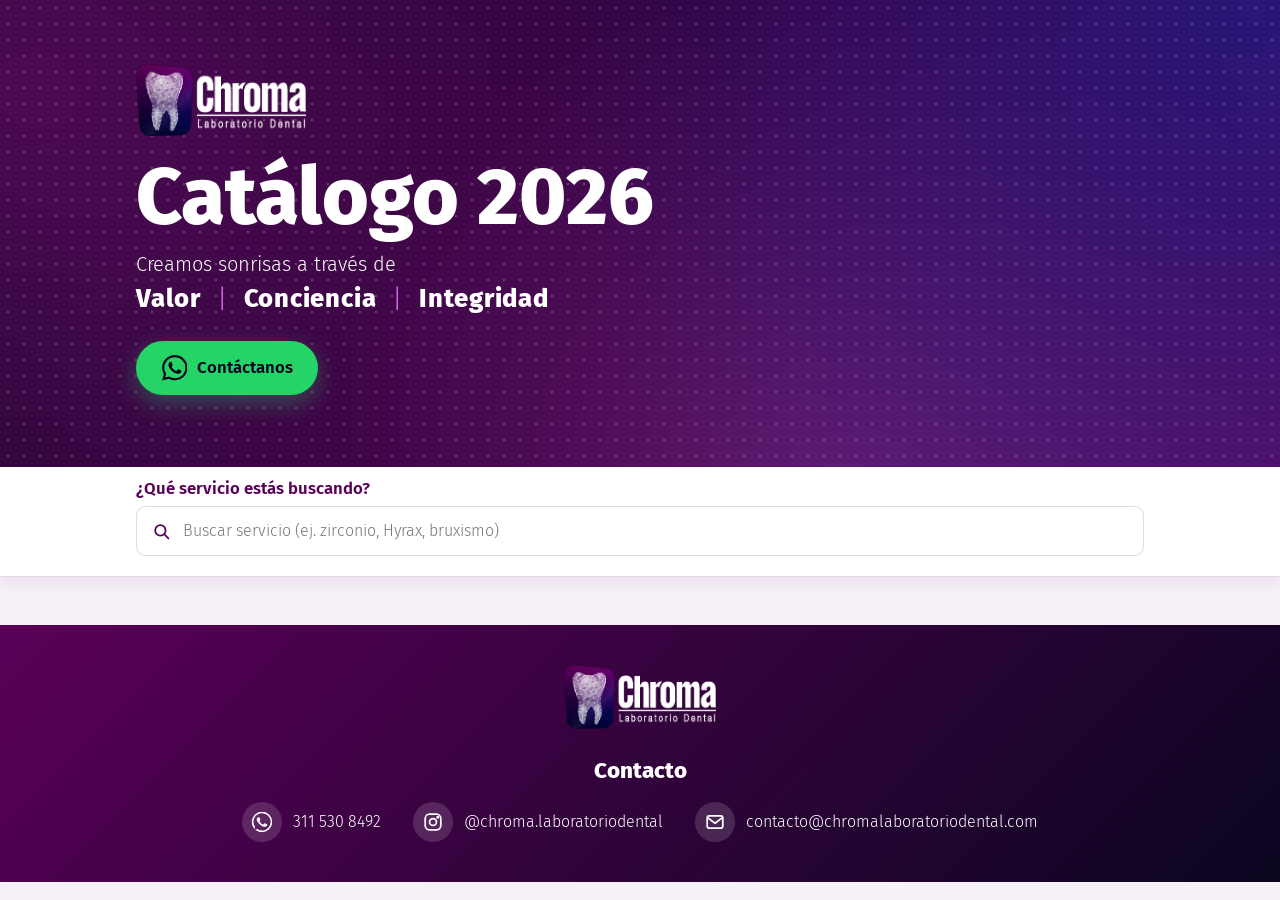
==== index.html @ 2a2a632c "Update index.html" ====
<!DOCTYPE html>
<html lang="es">
<head>
<meta charset="utf-8">
<meta name="viewport" content="width=device-width, initial-scale=1">
<title>Chroma Laboratorio Dental · Catálogo 2026</title>
<meta name="description" content="Catálogo de precios y tiempos de entrega de Chroma Laboratorio Dental: acrílicos, temporales, CAD CAM y aparatología.">
<link rel="icon" type="image/png" href="favicon.png">
<link rel="apple-touch-icon" href="icon.png">
<link rel="preconnect" href="https://fonts.googleapis.com">
<link rel="preconnect" href="https://fonts.gstatic.com" crossorigin>
<link rel="stylesheet" href="https://fonts.googleapis.com/css2?family=Fira+Sans:wght@300;400;600;800&display=swap">
<link rel="stylesheet" href="styles.css">
</head>
<body>
<script src="script.js"></script>
<header class="hero" id="top">
  <div class="wrap">
    <img class="lockup" src="logo.png" alt="Chroma Laboratorio Dental" width="170" height="72">
    <h1>Catálogo 2026</h1>
    <p class="lema">Creamos sonrisas a través de <span class="vals"><b>Valor</b><b>Conciencia</b><b>Integridad</b></span></p>
    <a class="wa" href="https://wa.me/573115308492?text=Hola!%20Quisiera%20hacer%20mi%20pedido" target="_blank" rel="noopener">
      <svg viewBox="0 0 24 24" fill="currentColor" aria-hidden="true"><path d="M17.472 14.382c-.297-.149-1.758-.867-2.03-.967-.273-.099-.471-.148-.67.15-.197.297-.767.966-.94 1.164-.173.199-.347.223-.644.075-.297-.15-1.255-.463-2.39-1.475-.883-.788-1.48-1.761-1.653-2.059-.173-.297-.018-.458.13-.606.134-.133.298-.347.446-.52.149-.174.198-.298.298-.497.099-.198.05-.371-.025-.52-.075-.149-.669-1.612-.916-2.207-.242-.579-.487-.5-.669-.51-.173-.008-.371-.01-.57-.01-.198 0-.52.074-.792.372-.272.297-1.04 1.016-1.04 2.479 0 1.462 1.065 2.875 1.213 3.074.149.198 2.096 3.2 5.077 4.487.709.306 1.262.489 1.694.625.712.227 1.36.195 1.871.118.571-.085 1.758-.719 2.006-1.413.248-.694.248-1.289.173-1.413-.074-.124-.272-.198-.57-.347m-5.421 7.403h-.004a9.87 9.87 0 01-5.031-1.378l-.361-.214-3.741.982.998-3.648-.235-.374a9.86 9.86 0 01-1.51-5.26c.001-5.45 4.436-9.884 9.888-9.884 2.64 0 5.122 1.03 6.988 2.898a9.825 9.825 0 012.893 6.994c-.003 5.45-4.437 9.884-9.885 9.884m8.413-18.297A11.815 11.815 0 0012.05 0C5.495 0 .16 5.335.157 11.892c0 2.096.547 4.142 1.588 5.945L.057 24l6.305-1.654a11.882 11.882 0 005.683 1.448h.005c6.554 0 11.89-5.335 11.893-11.893a11.821 11.821 0 00-3.48-8.413Z"/></svg>
      <span>Contáctanos</span>
    </a>
  </div>
</header>

<nav class="bar" aria-label="Filtros del catálogo">
  <div class="wrap">
    <label class="q-label" for="q">¿Qué servicio estás buscando?</label>
    <div class="row"><svg viewBox="0 0 24 24" fill="none" stroke="currentColor" stroke-width="2.2" stroke-linecap="round" aria-hidden="true"><circle cx="10.5" cy="10.5" r="6.5"/><path d="m15.5 15.5 5 5"/></svg><input id="q" type="search" placeholder="Buscar servicio (ej. zirconio, Hyrax, bruxismo)"></div>
    <div id="chips" class="chips" role="group" aria-label="Categorías"></div>
  </div>
</nav>

<main class="wrap" id="catalogo"></main>
<p id="vacio" class="vacio" hidden>No hay servicios que coincidan. Prueba con otra palabra o elige «Todos».</p>

<footer class="foot">
  <div class="wrap">
    <img class="lockup" src="logo.png" alt="Chroma Laboratorio Dental" width="151" height="64">
    <h2>Contacto</h2>
    <p class="links">
      <a href="https://wa.me/573115308492?text=Hola!%20Quisiera%20hacer%20mi%20pedido" target="_blank" rel="noopener" aria-label="WhatsApp 311 530 8492"><svg viewBox="0 0 24 24" fill="currentColor" aria-hidden="true"><path d="M17.472 14.382c-.297-.149-1.758-.867-2.03-.967-.273-.099-.471-.148-.67.15-.197.297-.767.966-.94 1.164-.173.199-.347.223-.644.075-.297-.15-1.255-.463-2.39-1.475-.883-.788-1.48-1.761-1.653-2.059-.173-.297-.018-.458.13-.606.134-.133.298-.347.446-.52.149-.174.198-.298.298-.497.099-.198.05-.371-.025-.52-.075-.149-.669-1.612-.916-2.207-.242-.579-.487-.5-.669-.51-.173-.008-.371-.01-.57-.01-.198 0-.52.074-.792.372-.272.297-1.04 1.016-1.04 2.479 0 1.462 1.065 2.875 1.213 3.074.149.198 2.096 3.2 5.077 4.487.709.306 1.262.489 1.694.625.712.227 1.36.195 1.871.118.571-.085 1.758-.719 2.006-1.413.248-.694.248-1.289.173-1.413-.074-.124-.272-.198-.57-.347m-5.421 7.403h-.004a9.87 9.87 0 01-5.031-1.378l-.361-.214-3.741.982.998-3.648-.235-.374a9.86 9.86 0 01-1.51-5.26c.001-5.45 4.436-9.884 9.888-9.884 2.64 0 5.122 1.03 6.988 2.898a9.825 9.825 0 012.893 6.994c-.003 5.45-4.437 9.884-9.885 9.884m8.413-18.297A11.815 11.815 0 0012.05 0C5.495 0 .16 5.335.157 11.892c0 2.096.547 4.142 1.588 5.945L.057 24l6.305-1.654a11.882 11.882 0 005.683 1.448h.005c6.554 0 11.89-5.335 11.893-11.893a11.821 11.821 0 00-3.48-8.413Z"/></svg><span>311 530 8492</span></a>
      <a href="https://instagram.com/chroma.laboratoriodental" target="_blank" rel="noopener"><svg viewBox="0 0 24 24" fill="none" stroke="currentColor" stroke-width="2" stroke-linecap="round" stroke-linejoin="round" aria-hidden="true"><rect x="3" y="3" width="18" height="18" rx="5"/><circle cx="12" cy="12" r="4"/><circle cx="17.5" cy="6.5" r=".8" fill="currentColor"/></svg><span>@chroma.laboratoriodental</span></a>
      <a href="mailto:contacto@chromalaboratoriodental.com"><svg viewBox="0 0 24 24" fill="none" stroke="currentColor" stroke-width="2" stroke-linecap="round" stroke-linejoin="round" aria-hidden="true"><rect x="3" y="5" width="18" height="14" rx="2"/><path d="m3.5 7 8.5 6.5L20.5 7"/></svg><span>contacto@chromalaboratoriodental.com</span></a>
    </p>
  </div>
</footer>
</body>
</html>
---- styles.css ----
/* ============ Chroma · Catálogo 2026 ============
   Mobile-first: estilos base = móvil.
   ≥ 42rem (tablet/escritorio) y ≥ 64rem (pantallas grandes) se agregan abajo. */

:root{--ink:#0b0620;--violet:#5a0058;--magenta:#c013ad;--blue:#1b2cc1;--mist:#f6f1f8;--line:#e3d6e8;--text:#2b2433;--soft:#6d6477}
*{box-sizing:border-box;margin:0}
[hidden]{display:none!important}
img{max-width:100%}
html{scroll-behavior:smooth;scroll-padding-top:11.5rem}
body{font-family:"Fira Sans",system-ui,sans-serif;font-weight:300;color:var(--text);background:var(--mist);line-height:1.5}
:focus-visible{outline:3px solid var(--magenta);outline-offset:2px}
.wrap{max-width:62rem;margin:0 auto;padding:0 1.1rem}

/* ---------- Hero (centrado en móvil) ---------- */
.hero{position:relative;overflow:hidden;isolation:isolate;text-align:center;color:#fff;padding:2rem 0 2.5rem;background:linear-gradient(120deg,var(--ink),var(--violet),#8d0f86,var(--blue),var(--violet),var(--ink));background-size:300% 100%;animation:heroShift 18s ease-in-out infinite alternate}
/* manchas de color que se mueven lentamente */
.hero::before{content:"";position:absolute;inset:-30%;z-index:-1;background:radial-gradient(circle at 20% 30%,rgba(192,19,173,.55),transparent 40%),radial-gradient(circle at 80% 20%,rgba(27,44,193,.65),transparent 42%),radial-gradient(circle at 60% 85%,rgba(228,107,255,.35),transparent 38%);animation:heroDrift 22s ease-in-out infinite alternate}
/* puntos decorativos + filtro oscuro translúcido (ajusta el .35 para más o menos oscuridad) */
.hero::after{content:"";position:absolute;inset:0;z-index:-1;background:radial-gradient(circle,rgba(255,255,255,.22) 1px,transparent 1.5px) 0 0/16px 16px,rgba(11,6,32,.35)}
@keyframes heroShift{from{background-position:0% 50%}to{background-position:100% 50%}}
@keyframes heroDrift{0%{transform:translate(0,0) rotate(0) scale(1)}50%{transform:translate(6%,-4%) rotate(14deg) scale(1.15)}100%{transform:translate(-5%,5%) rotate(-10deg) scale(1.05)}}
.hero .wrap{position:relative}
.lockup{display:block;height:4rem;width:auto;margin:0 auto}
h1{font-size:clamp(2.3rem,10vw,3.4rem);font-weight:800;line-height:1.05;margin:1.2rem 0 .6rem}
.lema{font-size:clamp(.95rem,3.8vw,1.2rem);font-weight:300}
.vals{display:flex;justify-content:center;gap:.5rem;margin-top:.35rem;font-size:clamp(.85rem,4.3vw,1.6rem);font-weight:800;letter-spacing:.03em;line-height:1.2;white-space:nowrap}
.vals b{font-weight:800}
.vals b:not(:last-child)::after{content:"|";margin-left:.5rem;font-weight:300;color:#e46bff}

/* ---------- Botón WhatsApp ---------- */
.wa{display:flex;align-items:center;gap:.6rem;width:fit-content;margin:1.4rem auto 0;padding:.9rem 1.6rem;border-radius:3rem;background:#25d366;color:var(--ink);font-weight:600;font-size:1.05rem;text-decoration:none;box-shadow:0 8px 24px rgba(37,211,102,.35)}
.wa:hover{background:#4ae886}
.wa svg{width:1.6rem;height:1.6rem}
.wa-float{position:fixed;right:1rem;bottom:calc(1rem + env(safe-area-inset-bottom,0px));z-index:20;margin:0;padding:.95rem;opacity:0;visibility:hidden;transform:translateY(1rem);transition:opacity .25s,transform .25s,visibility .25s}
.wa-float span{display:none}
.wa-float.show{opacity:1;visibility:visible;transform:none}

/* ---------- Barra de búsqueda y filtros (centrados en móvil) ---------- */
.bar{position:sticky;top:0;z-index:5;background:rgba(255,255,255,.94);-webkit-backdrop-filter:blur(8px);backdrop-filter:blur(8px);padding:.6rem 0;border-bottom:1px solid var(--line);box-shadow:0 6px 16px rgba(90,0,88,.08)}
.bar .wrap{display:grid;gap:.5rem}
.q-label{font-size:1rem;font-weight:600;color:var(--violet);text-align:center;line-height:1.2}
.row{position:relative;display:flex;align-items:center}
.row svg{position:absolute;left:1rem;width:1.2rem;height:1.2rem;color:var(--violet);pointer-events:none}
#q{flex:1;min-width:0;padding:.75rem 1rem .75rem 2.9rem;border:1px solid var(--line);border-radius:.6rem;background:#fff;color:var(--text);font:inherit;font-size:1rem}
#q:focus{border-color:var(--magenta)}
.chips{display:flex;flex-wrap:wrap;justify-content:center;gap:.35rem}
.chips button{padding:.3rem .75rem;font:inherit;font-size:.88rem;font-weight:400;border:1px solid var(--violet);border-radius:2rem;background:#fff;color:var(--violet);cursor:pointer}
.chips button[aria-pressed=true]{background:var(--violet);color:#fff;font-weight:600}

/* ---------- Catálogo ---------- */
section{padding-top:2rem}
h2{font-size:1.8rem;font-weight:800;color:var(--violet)}
.card{background:#fff;border:1px solid var(--line);border-radius:.9rem;margin-top:1rem;overflow:hidden}
h3{display:grid;grid-template-columns:1fr auto;align-items:baseline;gap:0 1rem;background:var(--violet);color:#fff;font-size:1.1rem;font-weight:600;padding:.7rem 1.1rem}
.col{font-size:.9rem;font-weight:400;text-align:right}
.col.t{display:none}
.note{padding:.8rem 1.1rem 0;font-style:italic;color:var(--soft);font-size:.92rem}
.foot-note{padding:.2rem 1.1rem .9rem;font-style:italic;color:var(--soft);font-size:.9rem}
ul{list-style:none;padding:0}
li{display:grid;grid-template-columns:1fr auto;gap:.1rem 1rem;align-items:baseline;padding:.75rem 1.1rem;border-bottom:1px solid var(--line)}
li:last-child{border-bottom:0}
li:hover{background:#fbf7fc}
.n small{display:block;color:var(--soft);font-style:italic;font-size:.85rem}
.p{font-weight:600;color:var(--violet);white-space:nowrap}
.d{grid-column:1/-1;font-size:.85rem;color:var(--blue)}
.vacio{text-align:center;padding:3rem 1rem;color:var(--soft)}

/* ---------- Footer (centrado) ---------- */
.foot{margin-top:3rem;padding:2.5rem 0;text-align:center;color:#fff;background:linear-gradient(135deg,var(--violet),var(--ink))}
.foot .lockup{height:4rem;margin:0 auto}
.foot h2{color:#fff;font-size:1.4rem;margin-top:1.6rem}
.links{display:flex;flex-direction:column;align-items:center;gap:.8rem;margin-top:.9rem}
.links a{display:inline-flex;align-items:center;gap:.7rem;color:#fff;text-decoration:none;white-space:nowrap}
.links span{font-size:clamp(.7rem,3.6vw,1rem)}
.links a:hover span{text-decoration:underline}
.links svg{flex:none;width:2.5rem;height:2.5rem;padding:.6rem;border-radius:50%;background:rgba(255,255,255,.14);transition:background .2s}
.links a:hover svg{background:var(--magenta)}

/* ============ Tablet y escritorio (≥ 42rem) ============ */
@media(min-width:42rem){
  html{scroll-padding-top:10rem}
  .hero{text-align:left;padding:3rem 0 3.5rem}
  .lockup{height:4.5rem;margin:0}
  h1{font-size:clamp(3rem,7vw,5rem);margin-top:1.2rem}
  .lema{font-size:1.25rem}
  .vals{justify-content:flex-start;gap:1rem;font-size:1.6rem}
  .vals b:not(:last-child)::after{margin-left:1rem}
  .hero .wa{margin:1.6rem 0 0}
  .wa-float{padding:.9rem 1.6rem}
  .wa-float span{display:inline}
  .bar{padding:.7rem 0}
  .q-label{text-align:left;font-size:1.05rem}
  .chips{justify-content:flex-start;gap:.4rem}
  .chips button{padding:.35rem .9rem;font-size:.92rem}
  section{padding-top:2.2rem}
  h2{font-size:2.2rem}
  h3{grid-template-columns:1fr 8rem 9rem;padding:.7rem 1.4rem;font-size:1.2rem}
  .col.t{display:block}
  li{grid-template-columns:1fr 8rem 9rem;padding:.7rem 1.4rem}
  .d{grid-column:auto;font-size:.95rem;text-align:right}
  .p{text-align:right}
  .links{flex-direction:row;flex-wrap:wrap;justify-content:center;gap:.8rem 2rem}
}

/* ============ Pantallas grandes (≥ 64rem) ============ */
@media(min-width:64rem){
  .wrap{max-width:66rem;padding:0 1.5rem}
  .hero{padding:4rem 0 4.5rem}
}

@media(prefers-reduced-motion:reduce){html{scroll-behavior:auto}.wa-float{transition:none}.hero,.hero::before{animation:none}}
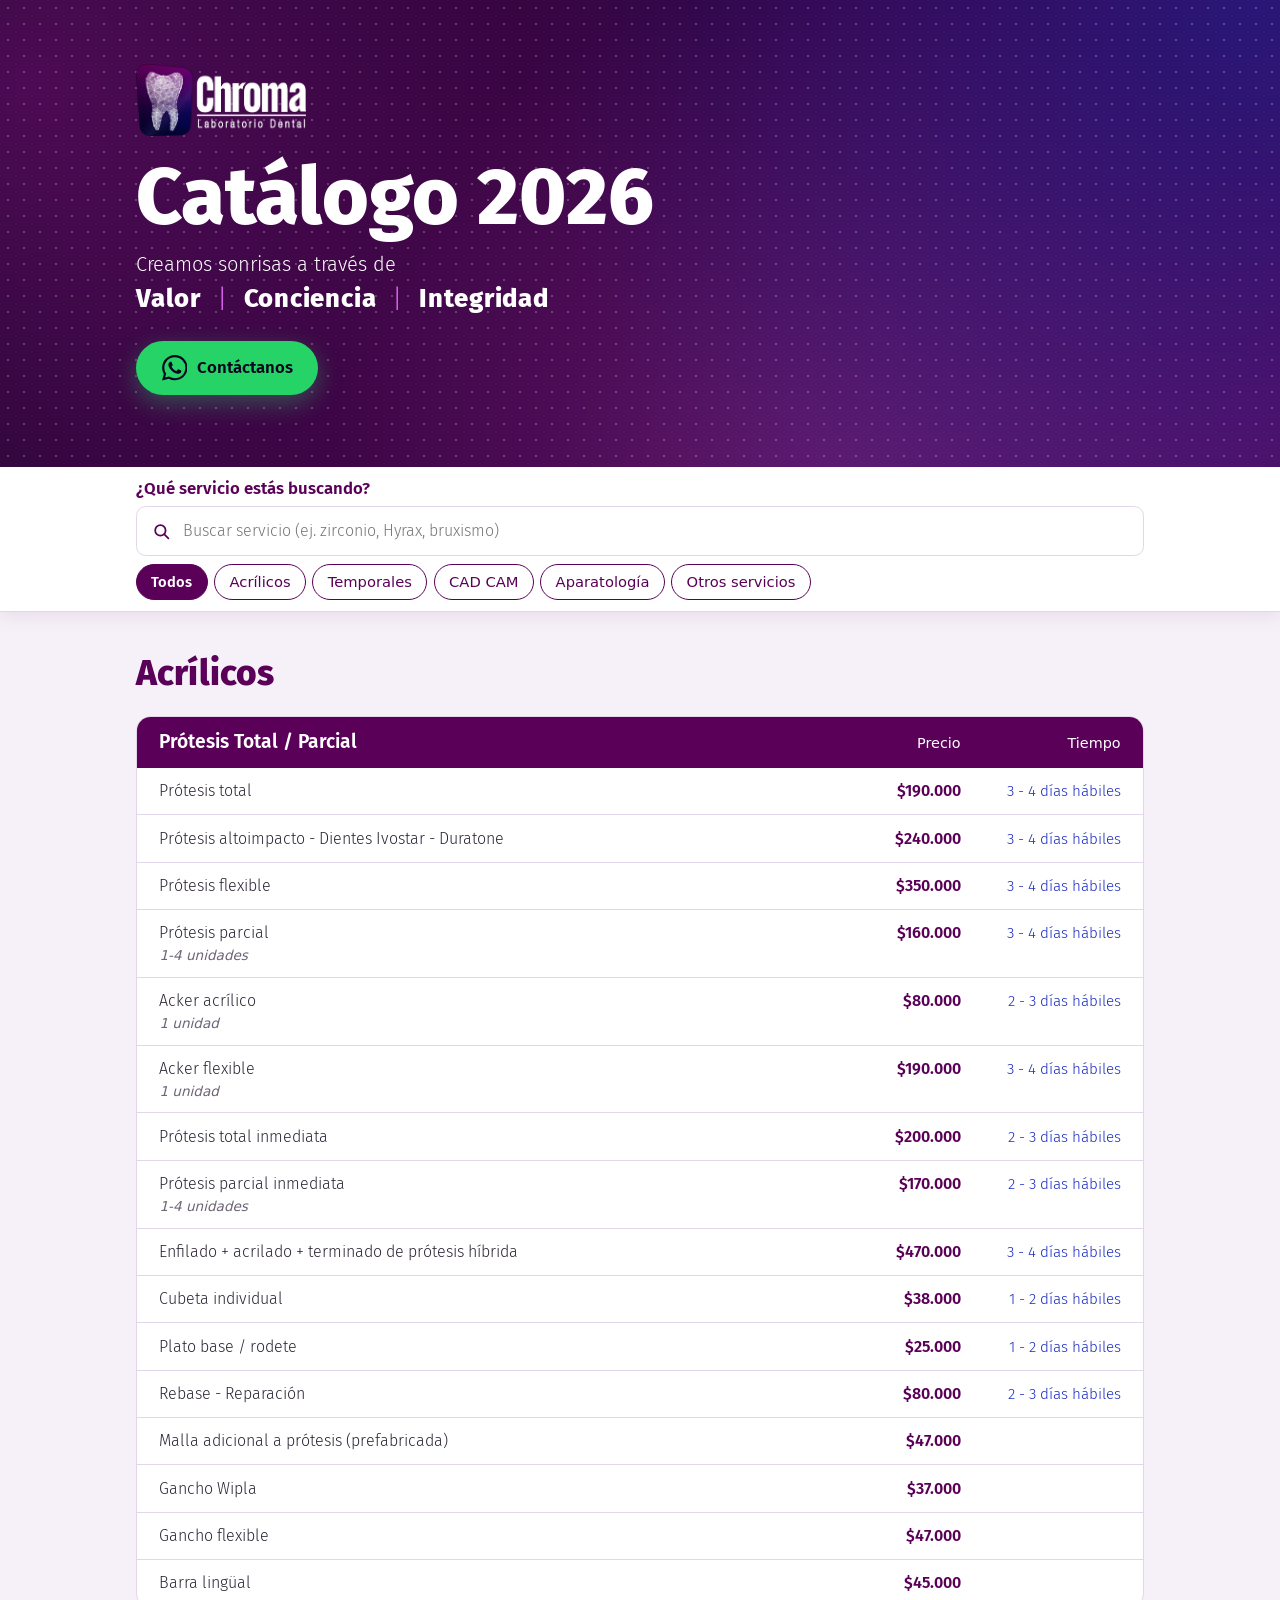
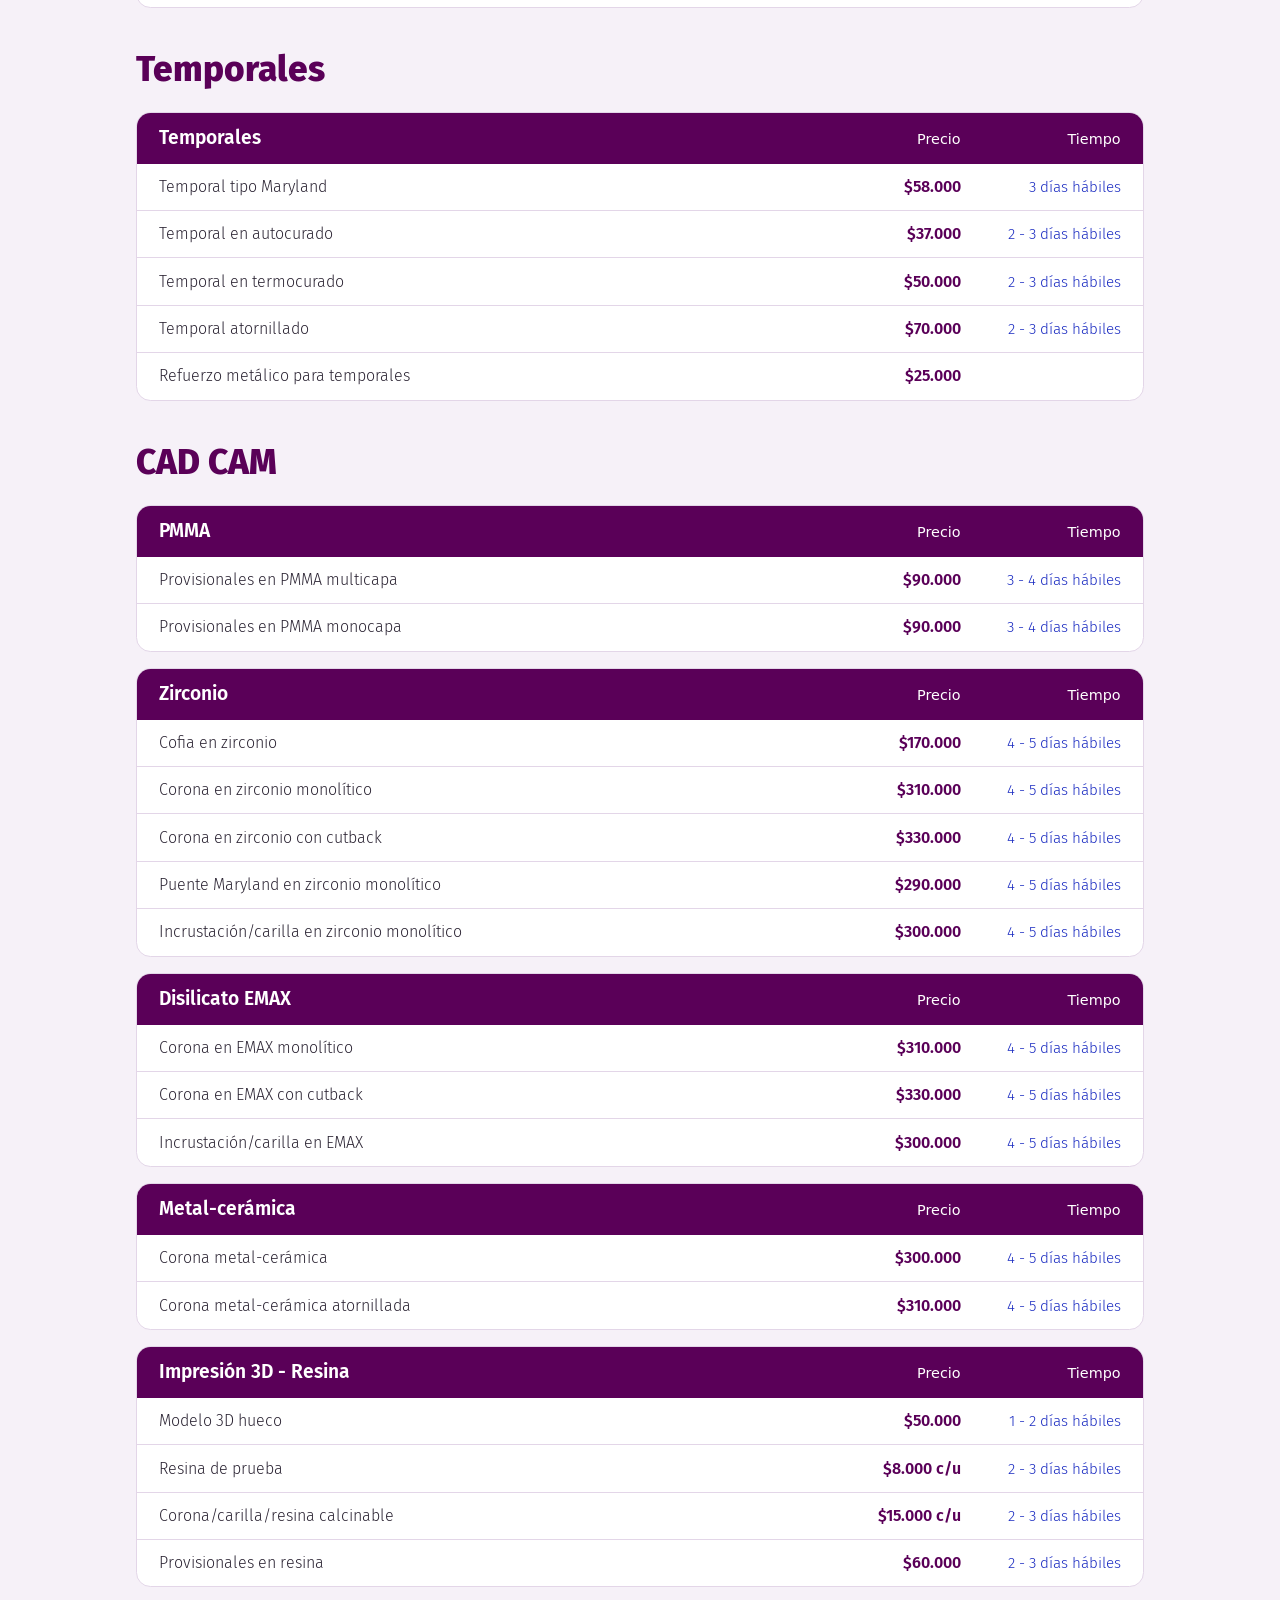
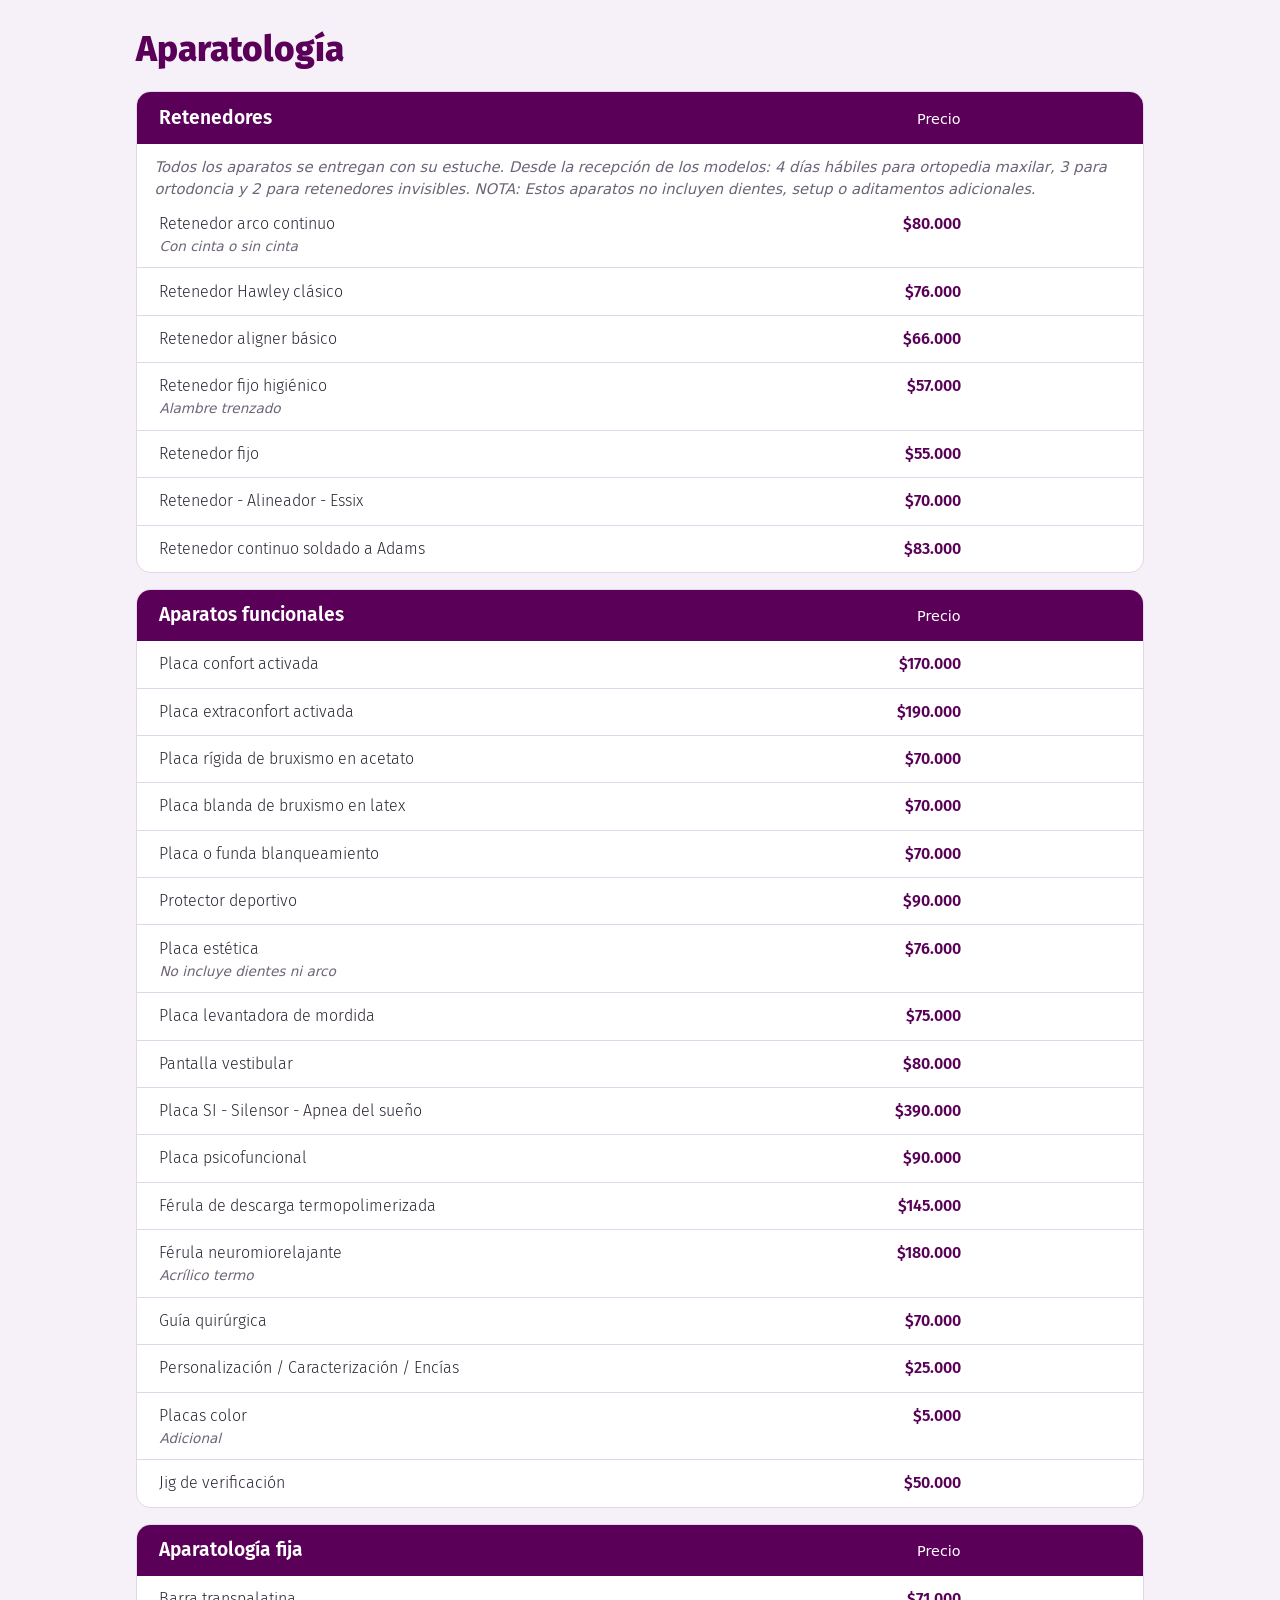
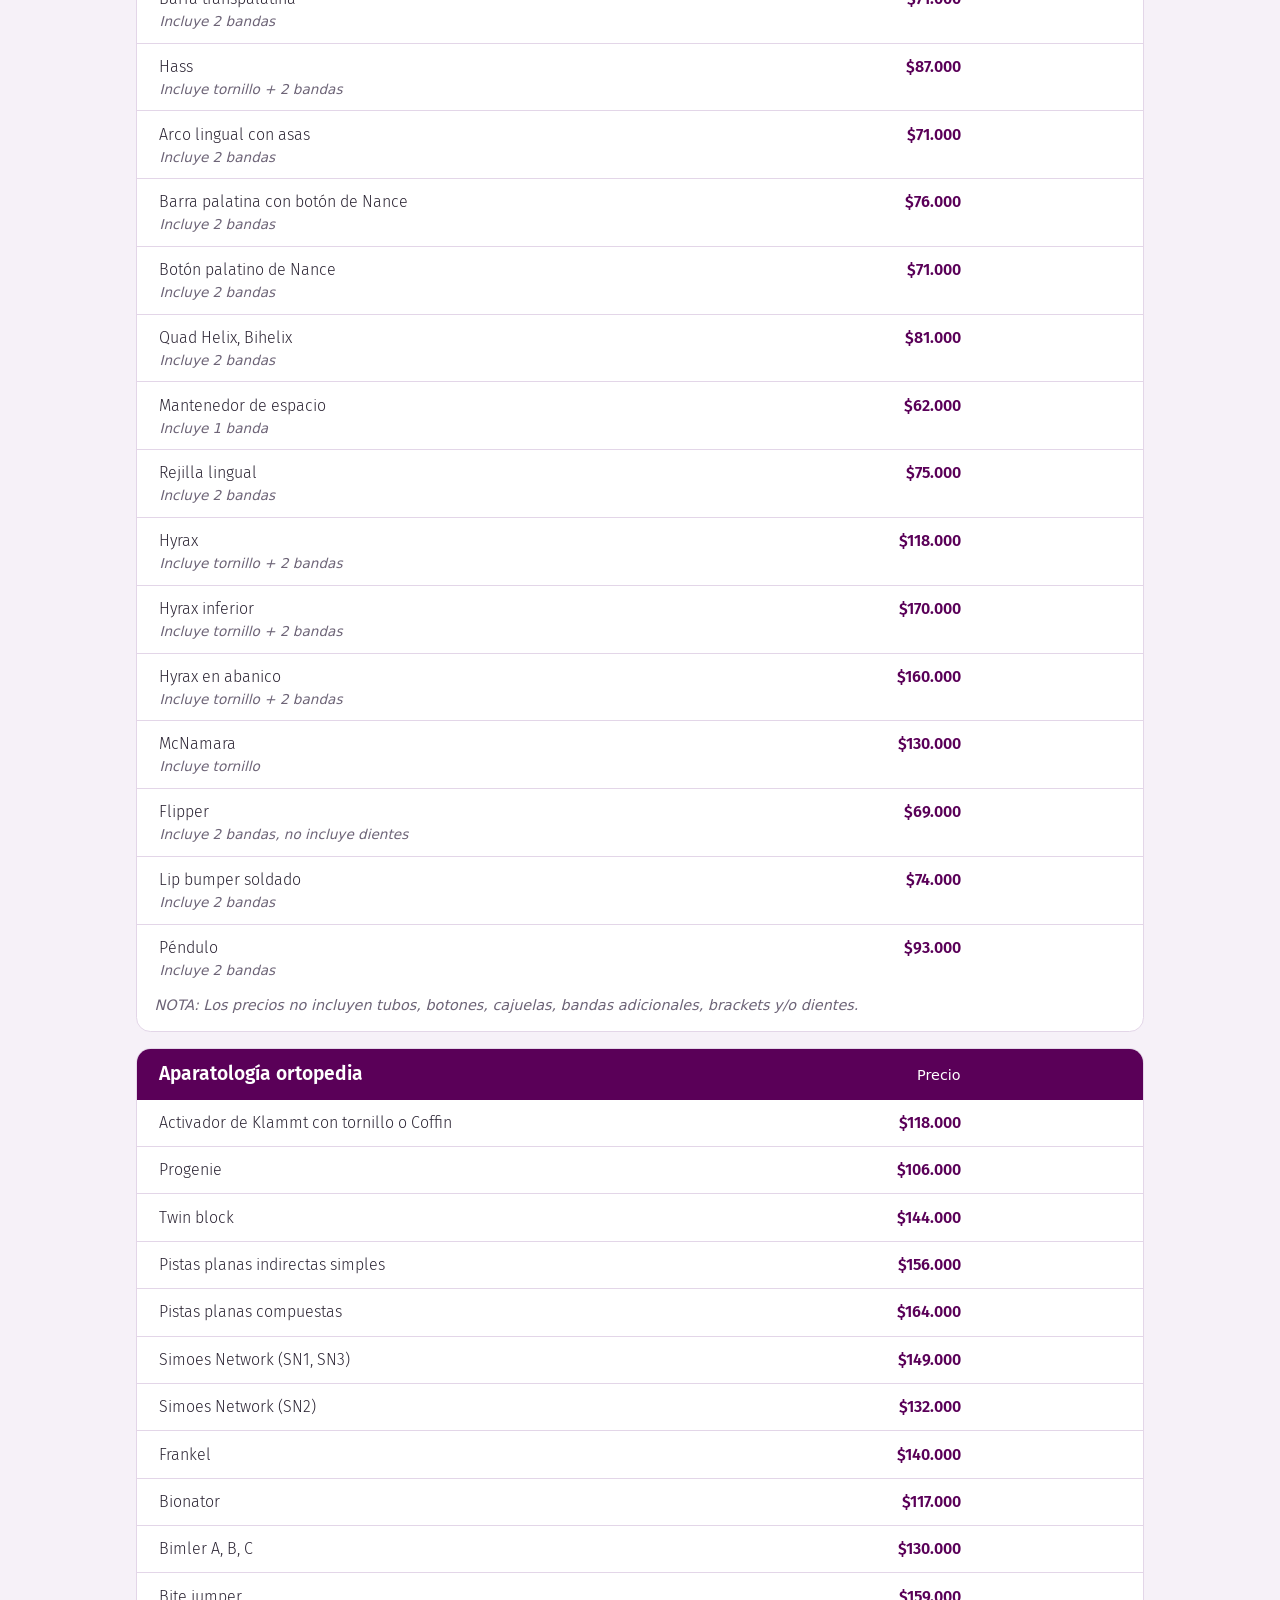
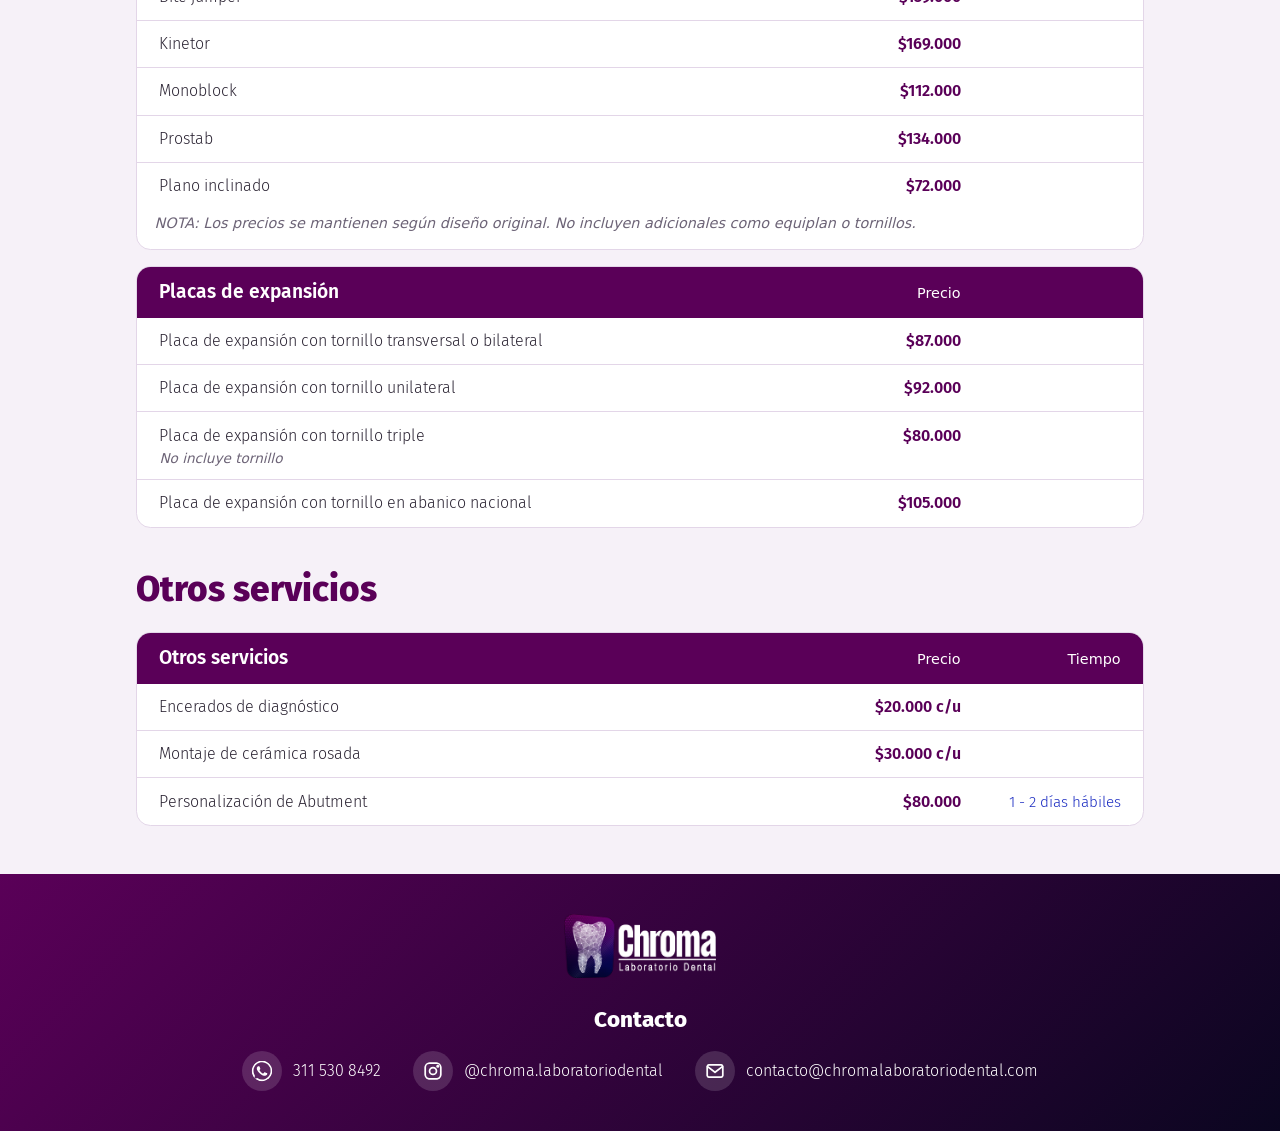
==== commit f5d6628b: "Update index.html" ====
--- a/index.html
+++ b/index.html
@@ -13,7 +13,6 @@
 <link rel="stylesheet" href="styles.css">
 </head>
 <body>
-<script src="script.js"></script>
 <header class="hero" id="top">
   <div class="wrap">
     <img class="lockup" src="logo.png" alt="Chroma Laboratorio Dental" width="170" height="72">
@@ -48,5 +47,6 @@
     </p>
   </div>
 </footer>
+<script src="script.js"></script>
 </body>
 </html>
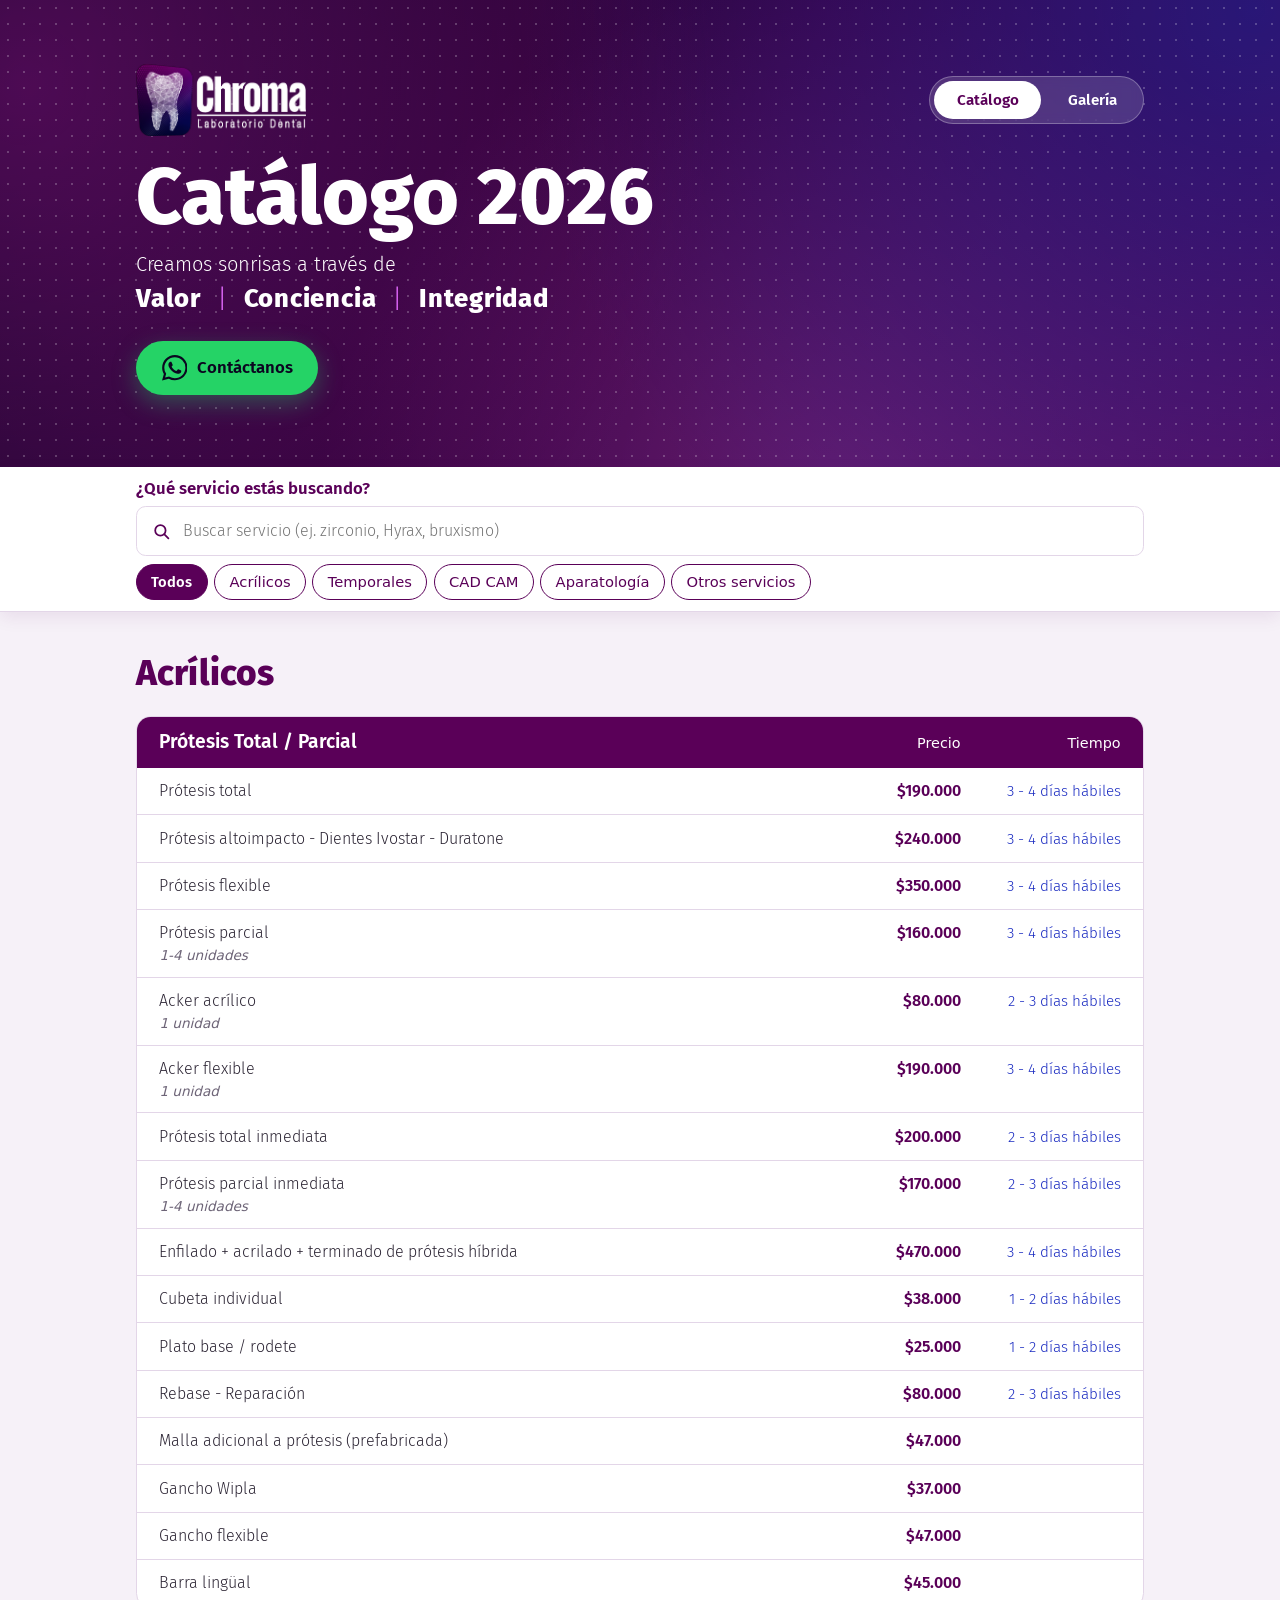
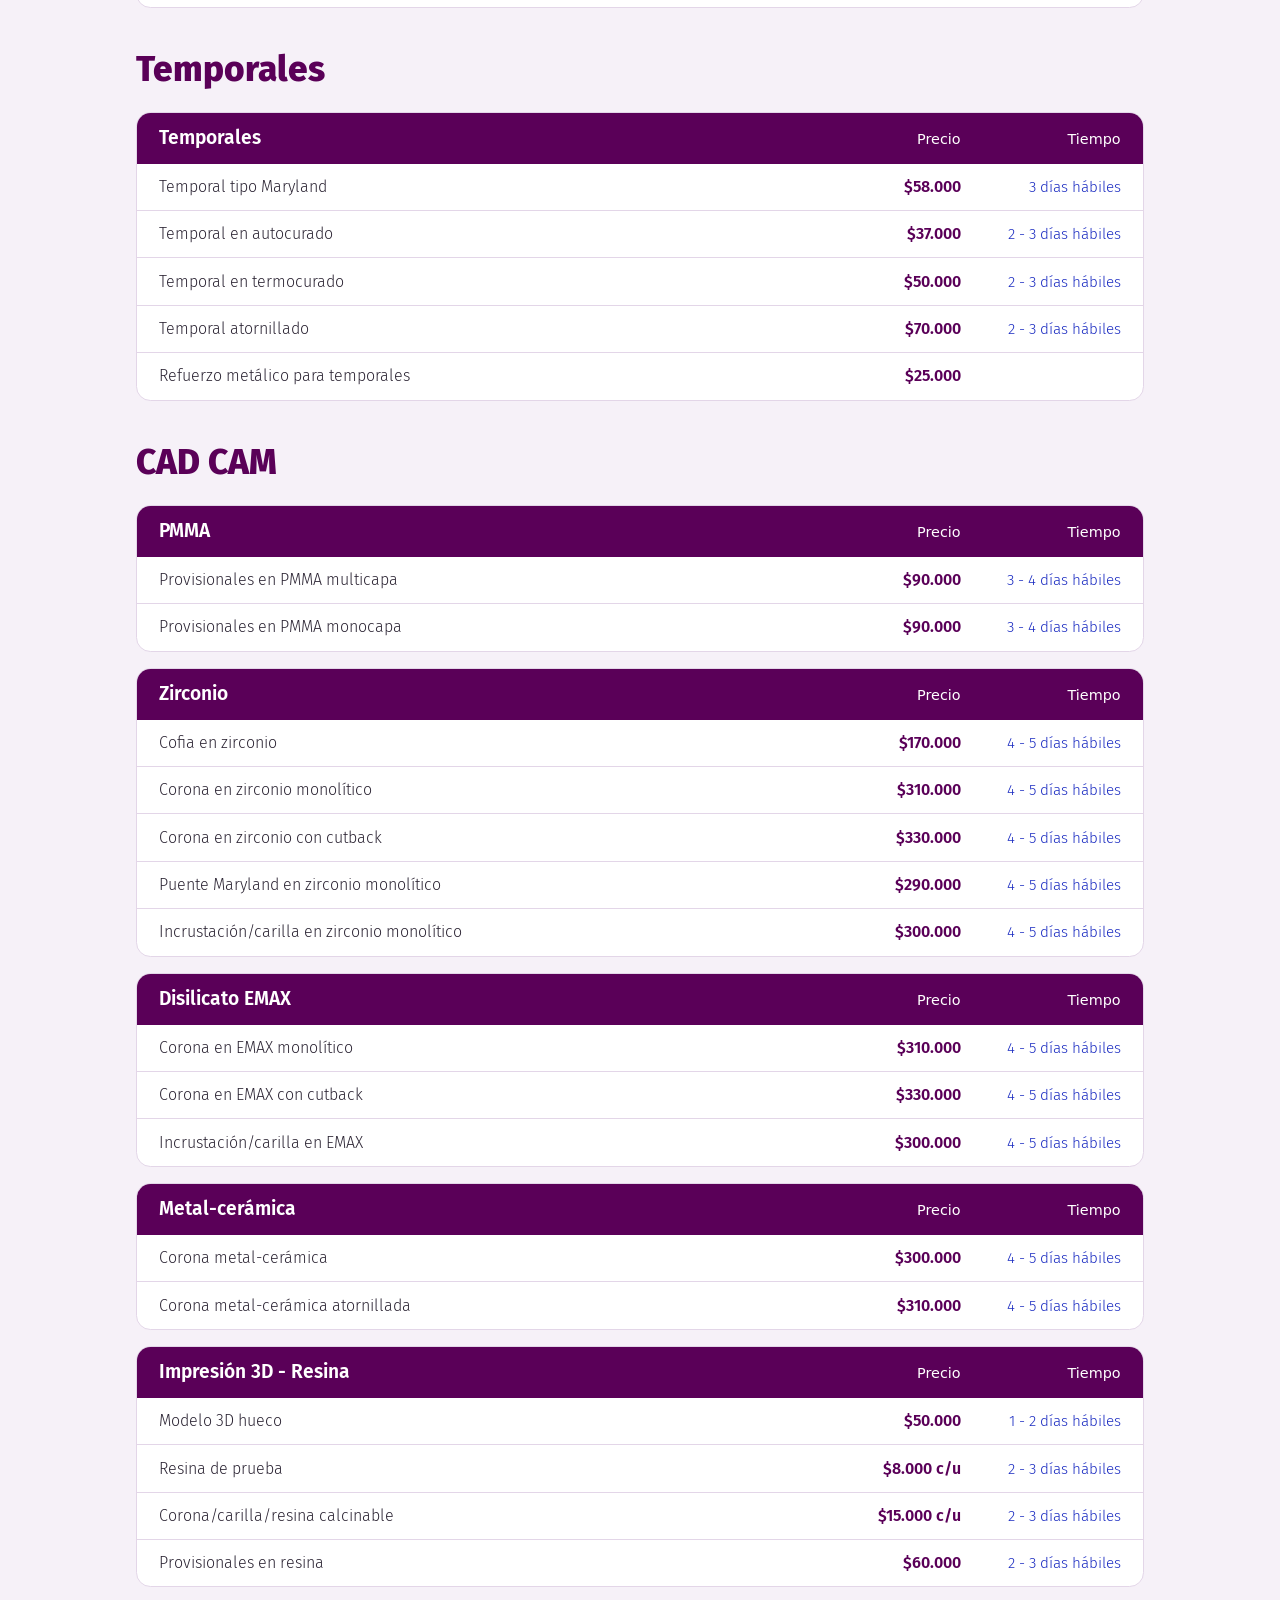
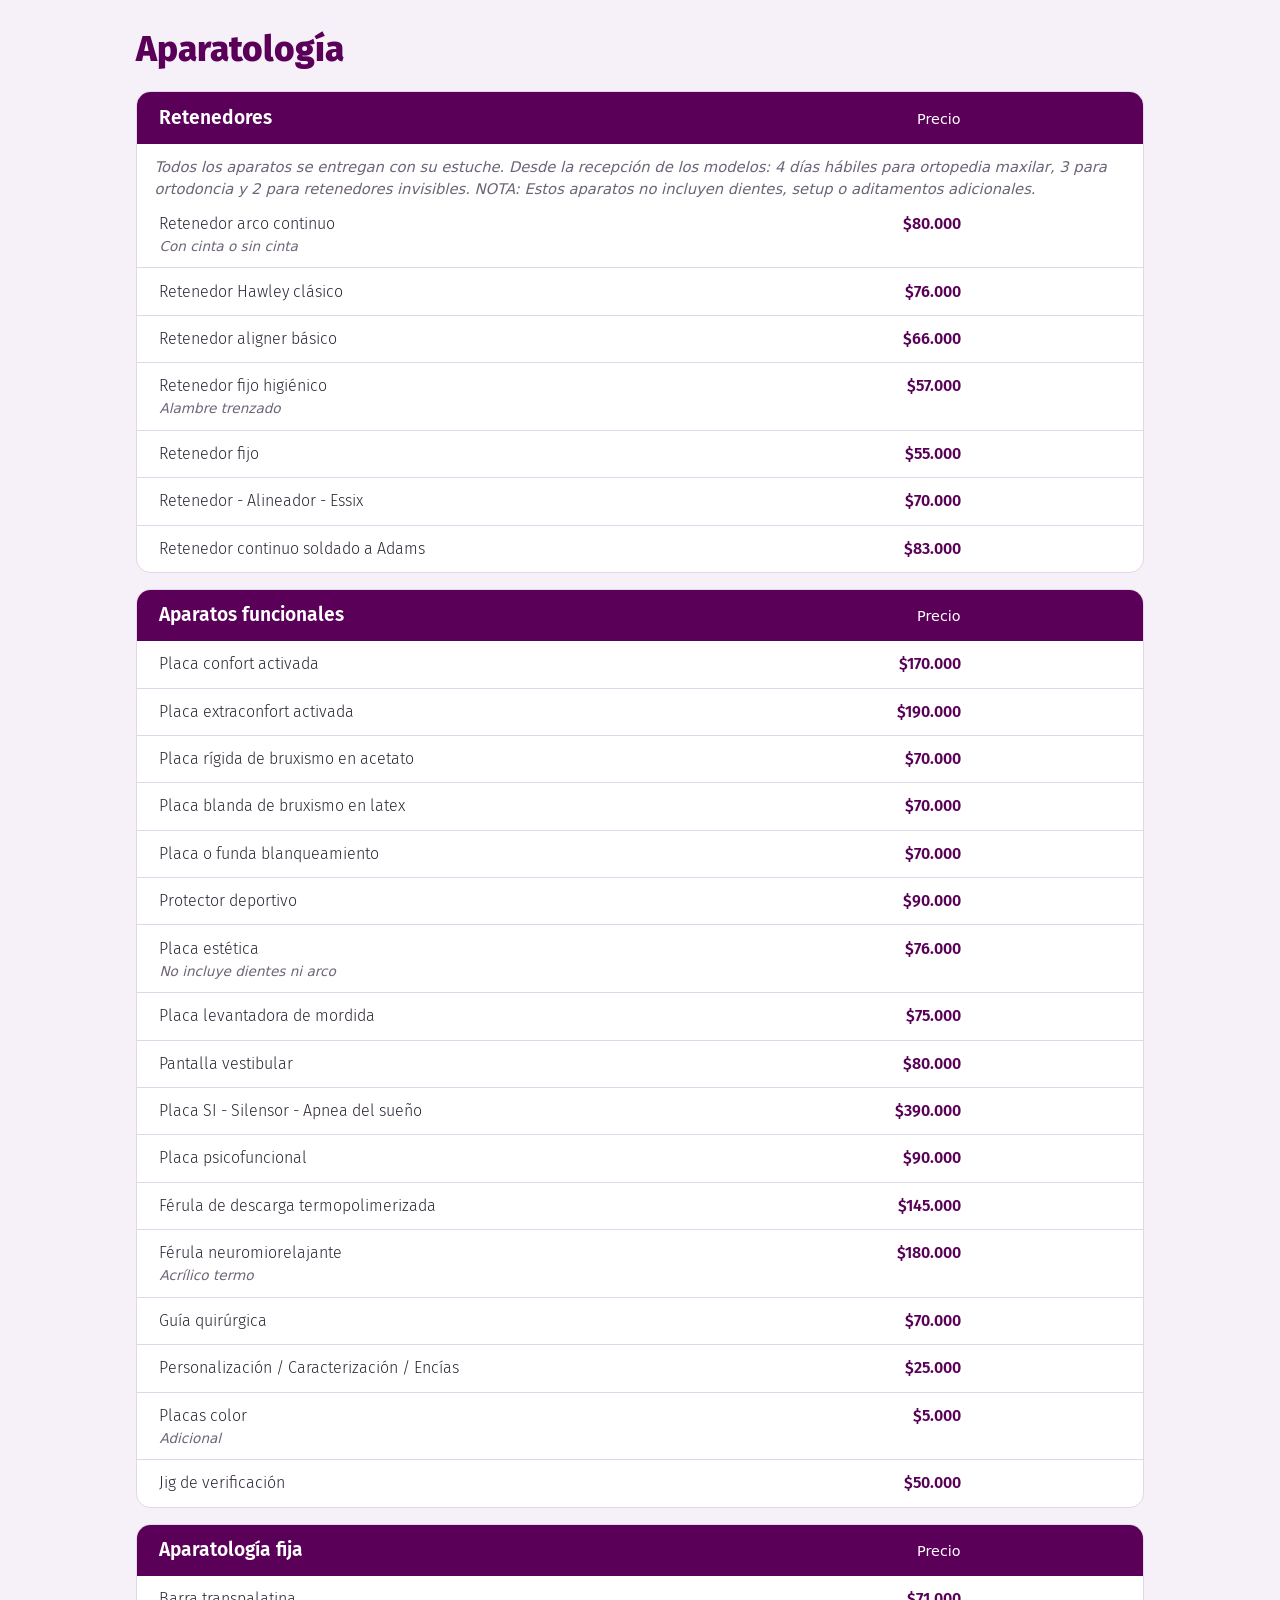
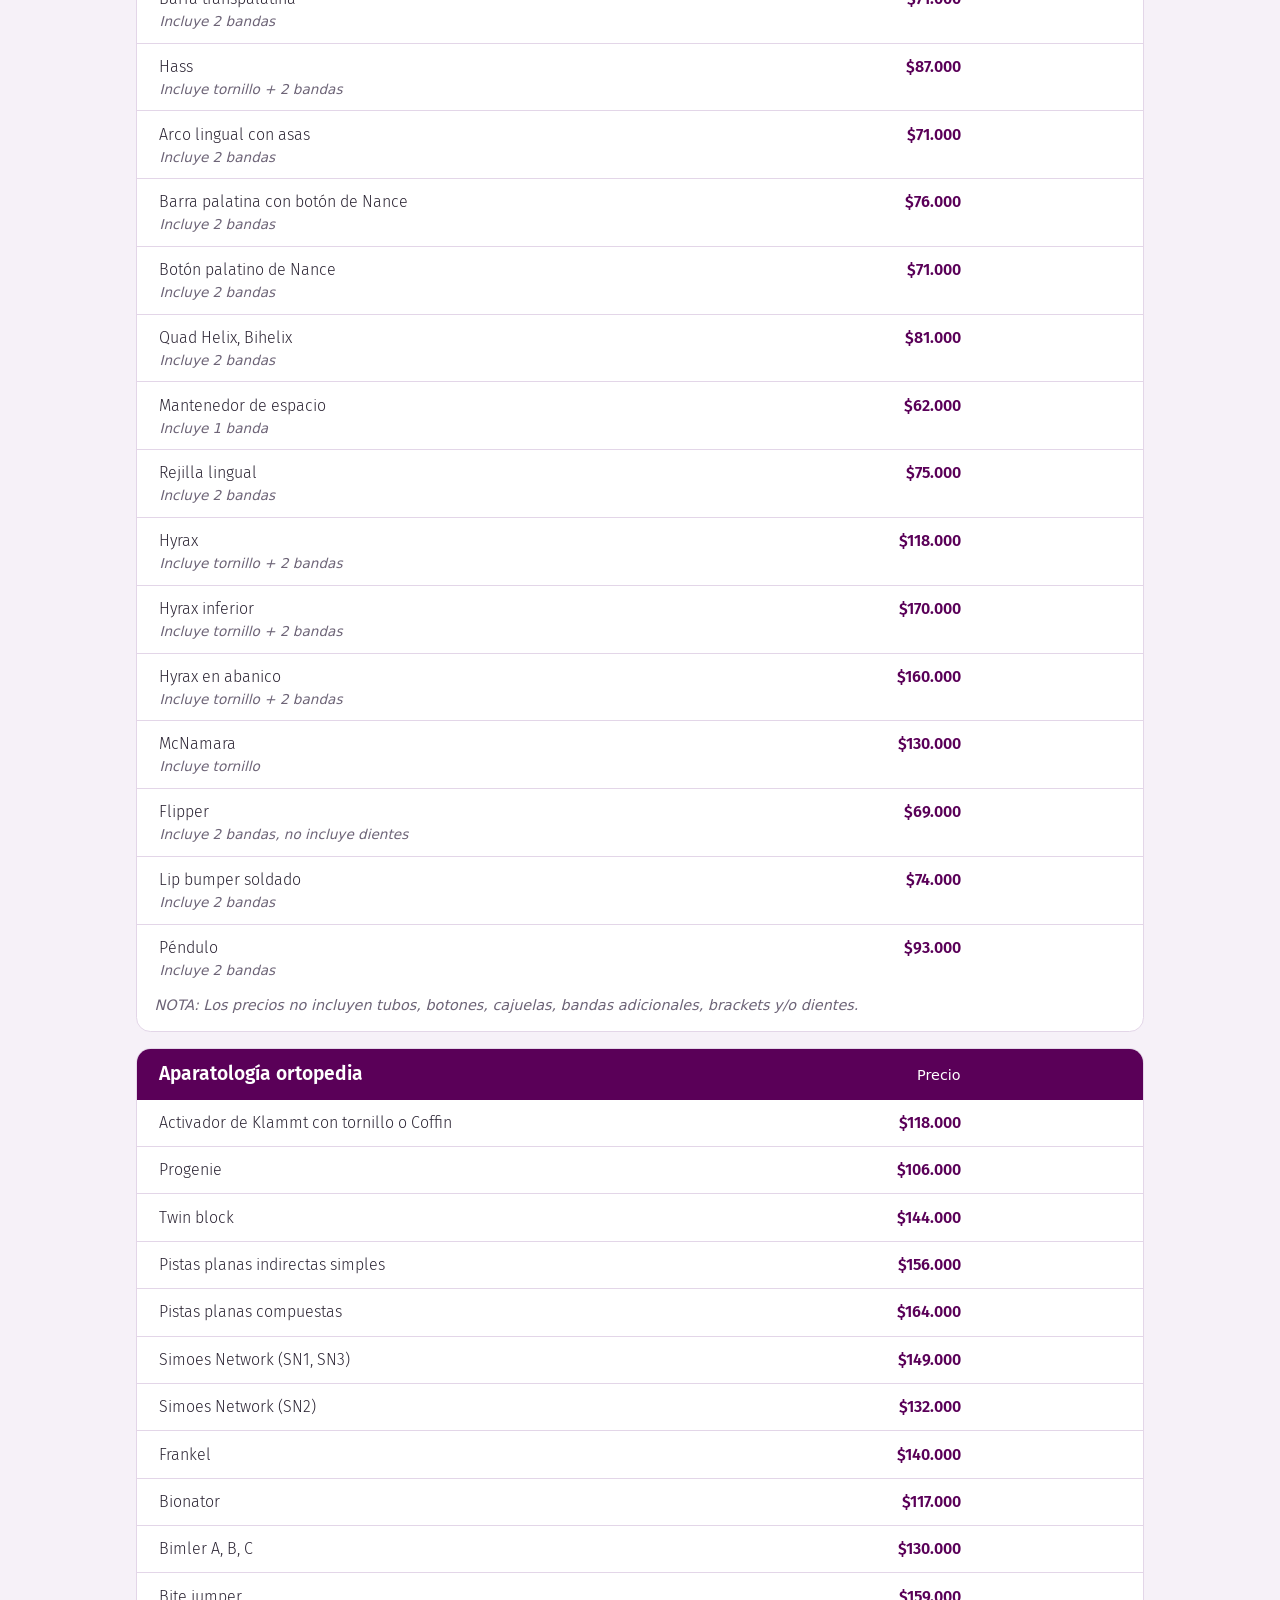
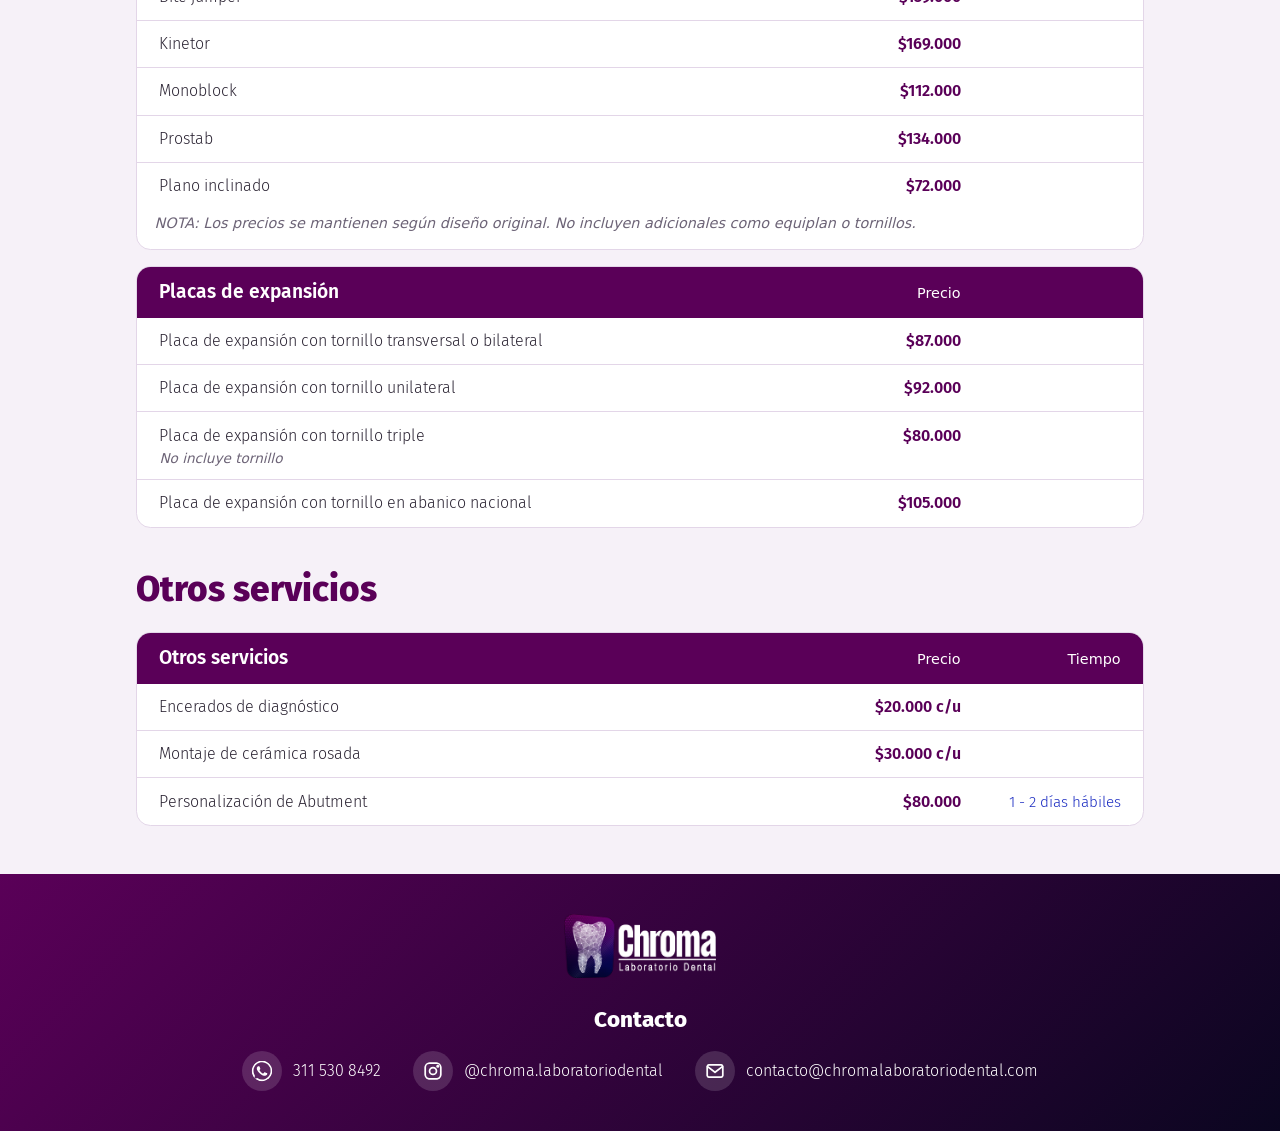
==== commit 0a885172: "Updated gallery" ====
--- a/index.html
+++ b/index.html
@@ -10,12 +10,18 @@
 <link rel="preconnect" href="https://fonts.googleapis.com">
 <link rel="preconnect" href="https://fonts.gstatic.com" crossorigin>
 <link rel="stylesheet" href="https://fonts.googleapis.com/css2?family=Fira+Sans:wght@300;400;600;800&display=swap">
-<link rel="stylesheet" href="styles.css">
+<!-- Anti-caché: styles.css y script.js se piden con una versión que cambia cada 10 min,
+     así los cambios publicados se ven sin tener que editar este archivo. -->
+<script>document.write('<link rel="stylesheet" href="styles.css?v='+Math.floor(Date.now()/6e5)+'">')</script>
+<noscript><link rel="stylesheet" href="styles.css"></noscript>
 </head>
 <body>
 <header class="hero" id="top">
   <div class="wrap">
-    <img class="lockup" src="logo.png" alt="Chroma Laboratorio Dental" width="170" height="72">
+    <div class="top">
+      <img class="lockup" src="logo.png" alt="Chroma Laboratorio Dental" width="170" height="72">
+      <nav class="menu" aria-label="Principal"><a href="index.html" aria-current="page">Catálogo</a><a href="galeria.html">Galería</a></nav>
+    </div>
     <h1>Catálogo 2026</h1>
     <p class="lema">Creamos sonrisas a través de <span class="vals"><b>Valor</b><b>Conciencia</b><b>Integridad</b></span></p>
     <a class="wa" href="https://wa.me/573115308492?text=Hola!%20Quisiera%20hacer%20mi%20pedido" target="_blank" rel="noopener">
@@ -47,6 +53,6 @@
     </p>
   </div>
 </footer>
-<script src="script.js"></script>
+<script>document.write('<script src="script.js?v='+Math.floor(Date.now()/6e5)+'"><\/script>')</script>
 </body>
 </html>
--- a/styles.css
+++ b/styles.css
@@ -26,6 +26,13 @@
 .vals{display:flex;justify-content:center;gap:.5rem;margin-top:.35rem;font-size:clamp(.85rem,4.3vw,1.6rem);font-weight:800;letter-spacing:.03em;line-height:1.2;white-space:nowrap}
 .vals b{font-weight:800}
 .vals b:not(:last-child)::after{content:"|";margin-left:.5rem;font-weight:300;color:#e46bff}
+
+/* ---------- Menú principal ---------- */
+.top{display:flex;flex-direction:column;align-items:center;gap:1.1rem}
+.menu{display:flex;gap:.25rem;padding:.25rem;border-radius:3rem;background:rgba(255,255,255,.14);border:1px solid rgba(255,255,255,.28);-webkit-backdrop-filter:blur(6px);backdrop-filter:blur(6px)}
+.menu a{padding:.5rem 1.4rem;border-radius:3rem;color:#fff;font-weight:600;font-size:.95rem;text-decoration:none;transition:background .2s,color .2s}
+.menu a:hover{background:rgba(255,255,255,.2)}
+.menu a[aria-current=page]{background:#fff;color:var(--violet)}
 
 /* ---------- Botón WhatsApp ---------- */
 .wa{display:flex;align-items:center;gap:.6rem;width:fit-content;margin:1.4rem auto 0;padding:.9rem 1.6rem;border-radius:3rem;background:#25d366;color:var(--ink);font-weight:600;font-size:1.05rem;text-decoration:none;box-shadow:0 8px 24px rgba(37,211,102,.35)}
@@ -81,6 +88,7 @@
   html{scroll-padding-top:10rem}
   .hero{text-align:left;padding:3rem 0 3.5rem}
   .lockup{height:4.5rem;margin:0}
+  .top{flex-direction:row;justify-content:space-between}
   h1{font-size:clamp(3rem,7vw,5rem);margin-top:1.2rem}
   .lema{font-size:1.25rem}
   .vals{justify-content:flex-start;gap:1rem;font-size:1.6rem}
--- a/styles.css
+++ b/styles.css
@@ -26,6 +26,13 @@
 .vals{display:flex;justify-content:center;gap:.5rem;margin-top:.35rem;font-size:clamp(.85rem,4.3vw,1.6rem);font-weight:800;letter-spacing:.03em;line-height:1.2;white-space:nowrap}
 .vals b{font-weight:800}
 .vals b:not(:last-child)::after{content:"|";margin-left:.5rem;font-weight:300;color:#e46bff}
+
+/* ---------- Menú principal ---------- */
+.top{display:flex;flex-direction:column;align-items:center;gap:1.1rem}
+.menu{display:flex;gap:.25rem;padding:.25rem;border-radius:3rem;background:rgba(255,255,255,.14);border:1px solid rgba(255,255,255,.28);-webkit-backdrop-filter:blur(6px);backdrop-filter:blur(6px)}
+.menu a{padding:.5rem 1.4rem;border-radius:3rem;color:#fff;font-weight:600;font-size:.95rem;text-decoration:none;transition:background .2s,color .2s}
+.menu a:hover{background:rgba(255,255,255,.2)}
+.menu a[aria-current=page]{background:#fff;color:var(--violet)}
 
 /* ---------- Botón WhatsApp ---------- */
 .wa{display:flex;align-items:center;gap:.6rem;width:fit-content;margin:1.4rem auto 0;padding:.9rem 1.6rem;border-radius:3rem;background:#25d366;color:var(--ink);font-weight:600;font-size:1.05rem;text-decoration:none;box-shadow:0 8px 24px rgba(37,211,102,.35)}
@@ -81,6 +88,7 @@
   html{scroll-padding-top:10rem}
   .hero{text-align:left;padding:3rem 0 3.5rem}
   .lockup{height:4.5rem;margin:0}
+  .top{flex-direction:row;justify-content:space-between}
   h1{font-size:clamp(3rem,7vw,5rem);margin-top:1.2rem}
   .lema{font-size:1.25rem}
   .vals{justify-content:flex-start;gap:1rem;font-size:1.6rem}
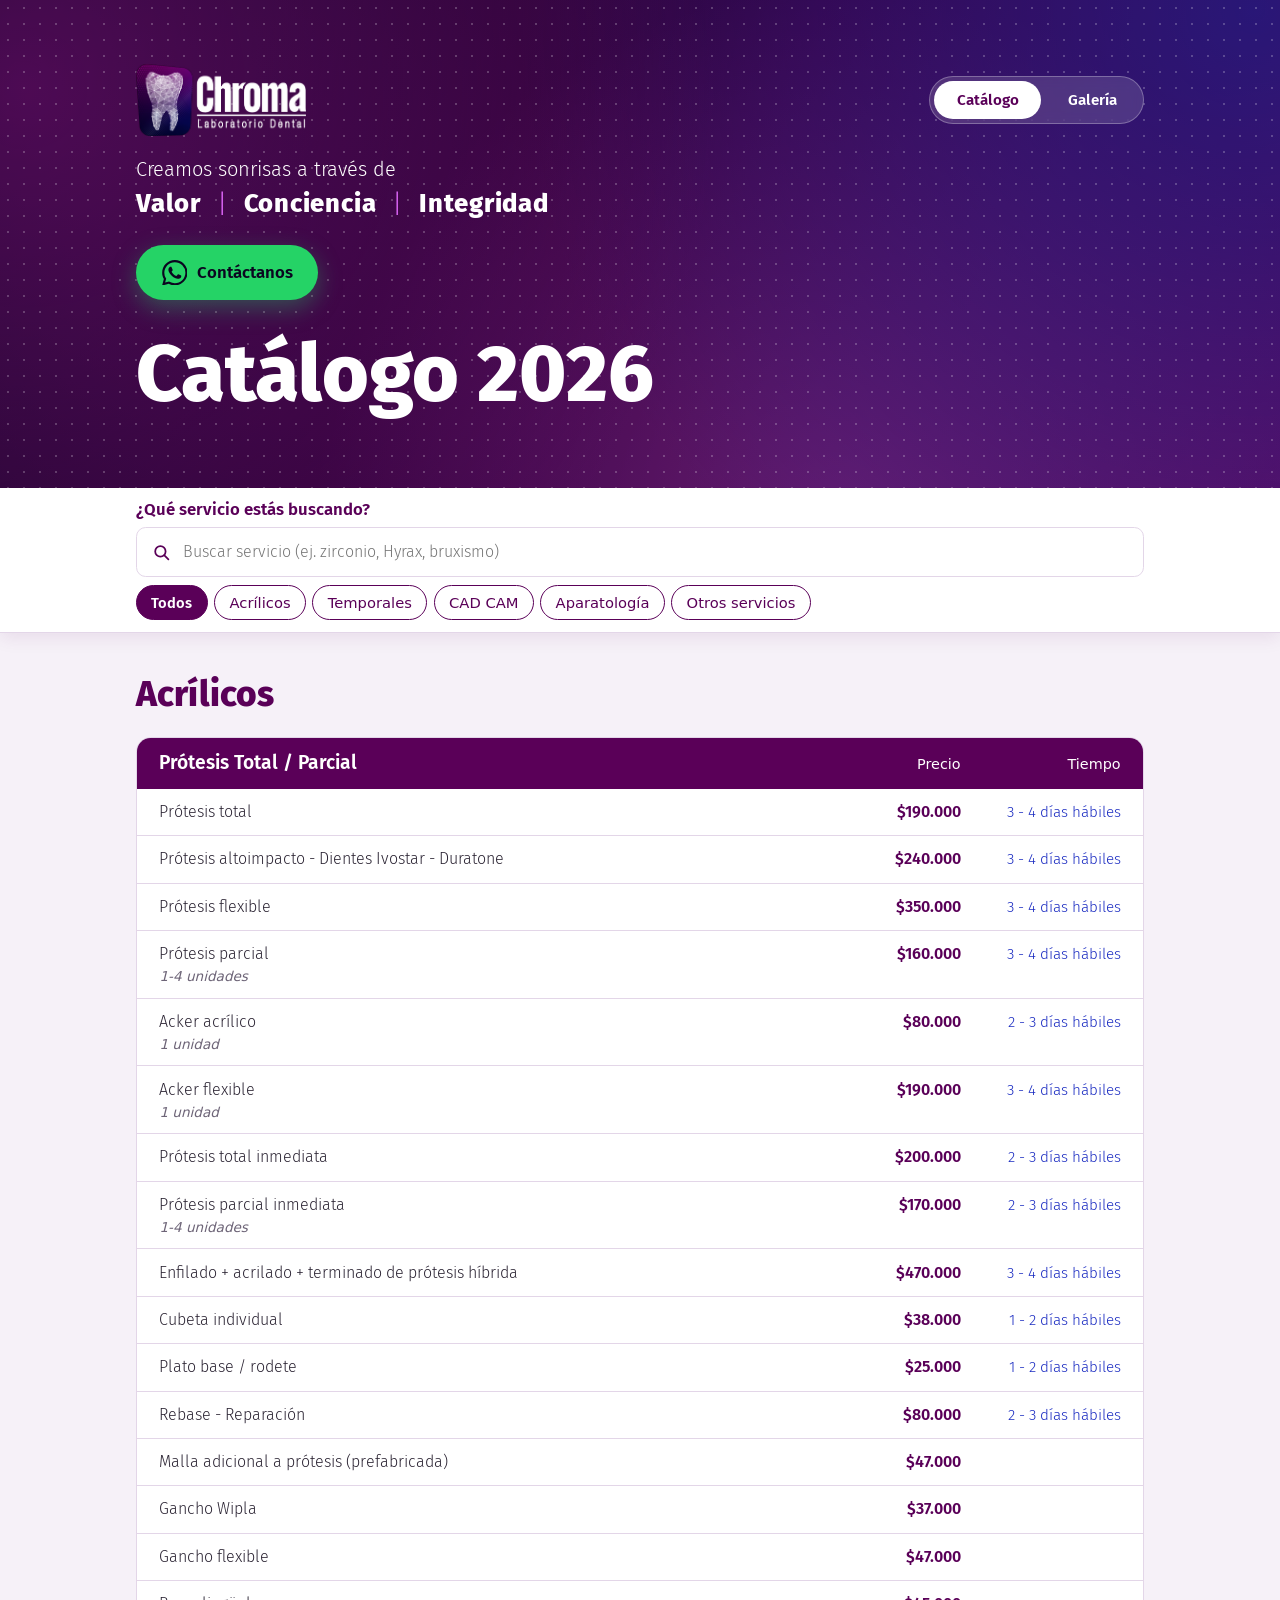
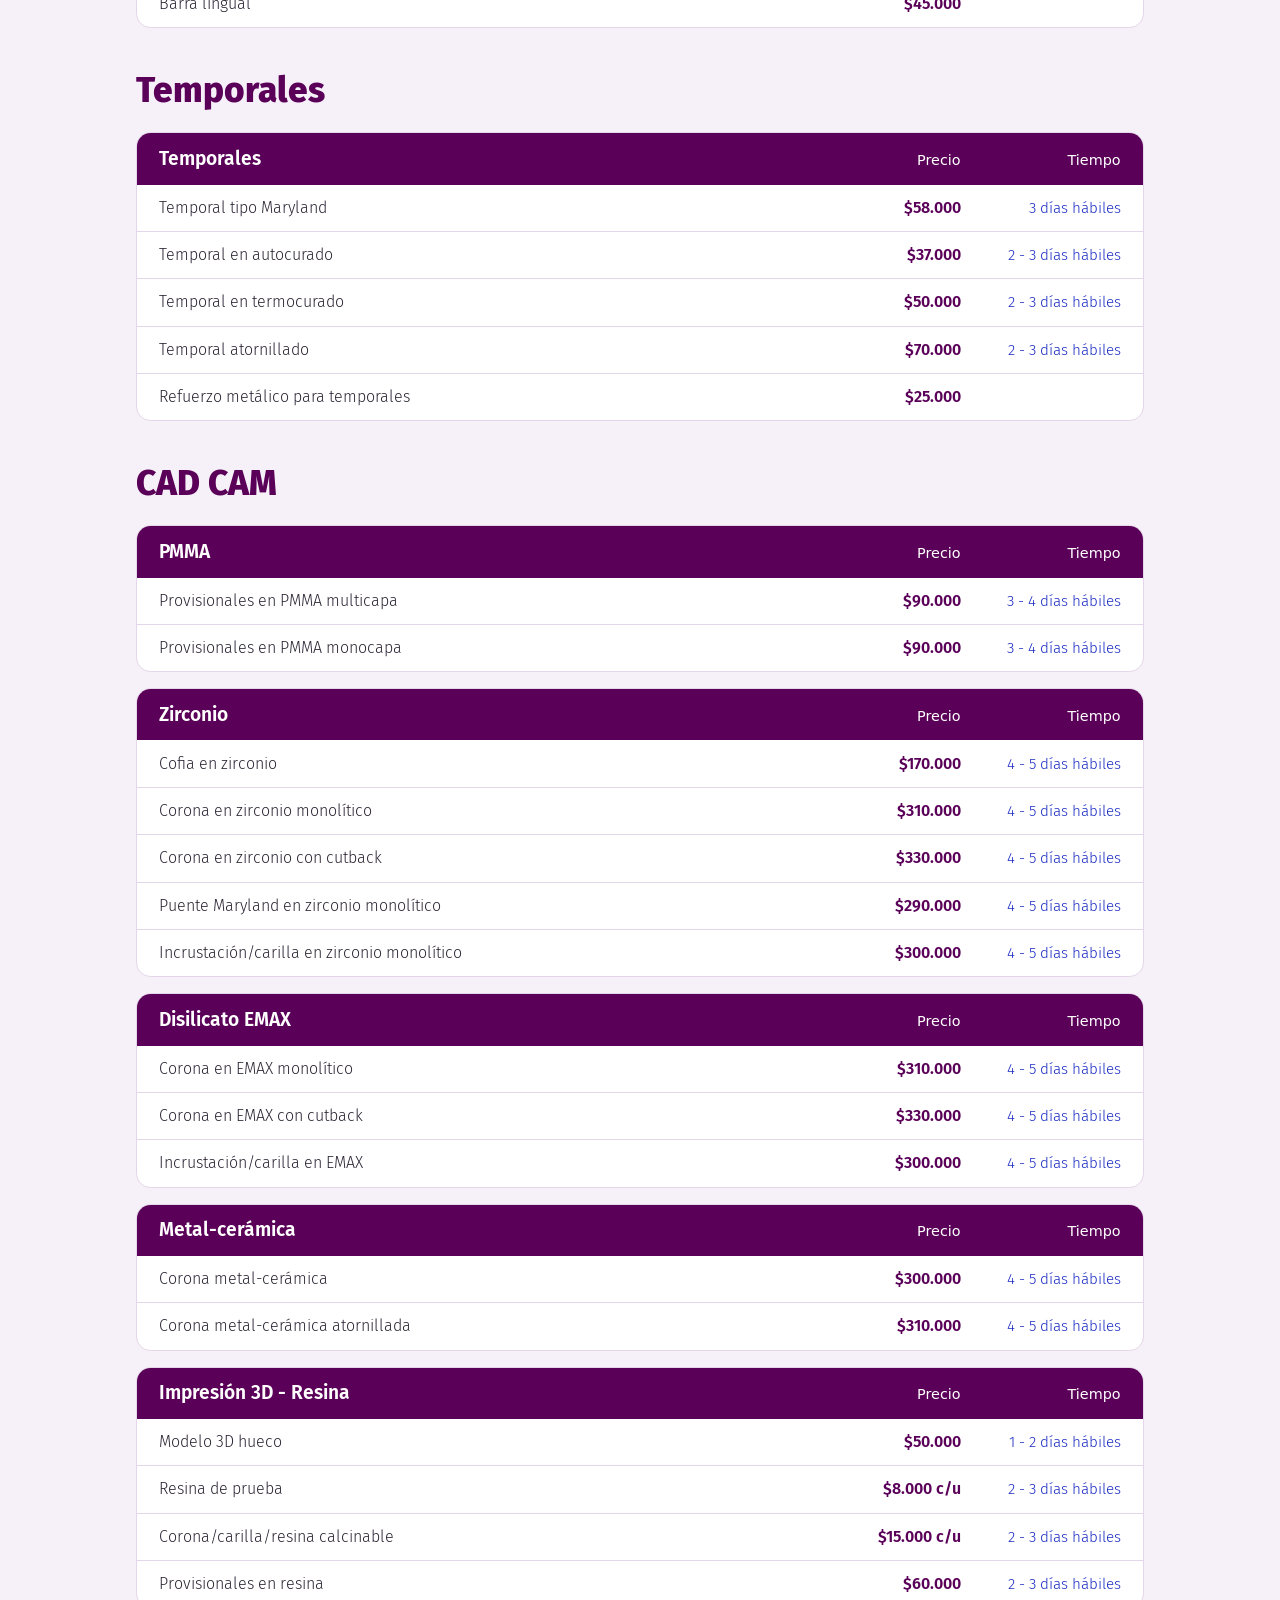
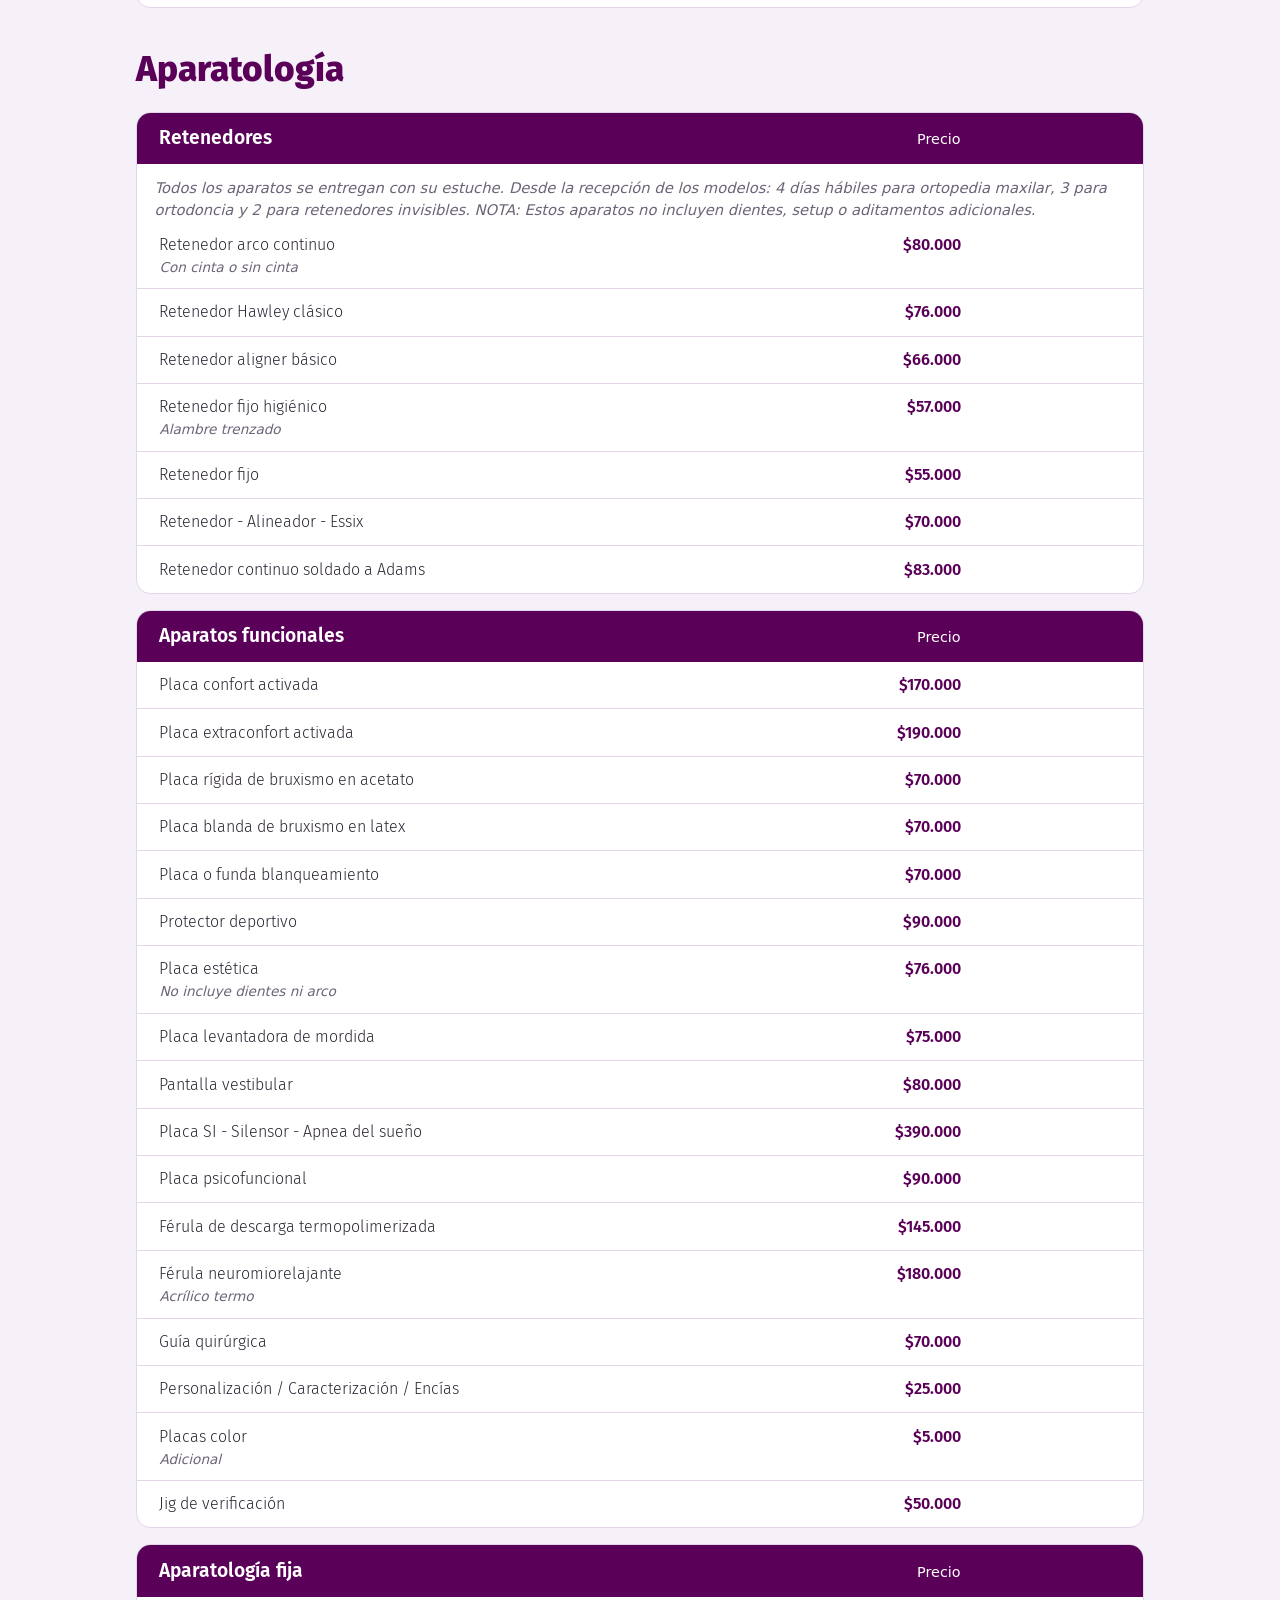
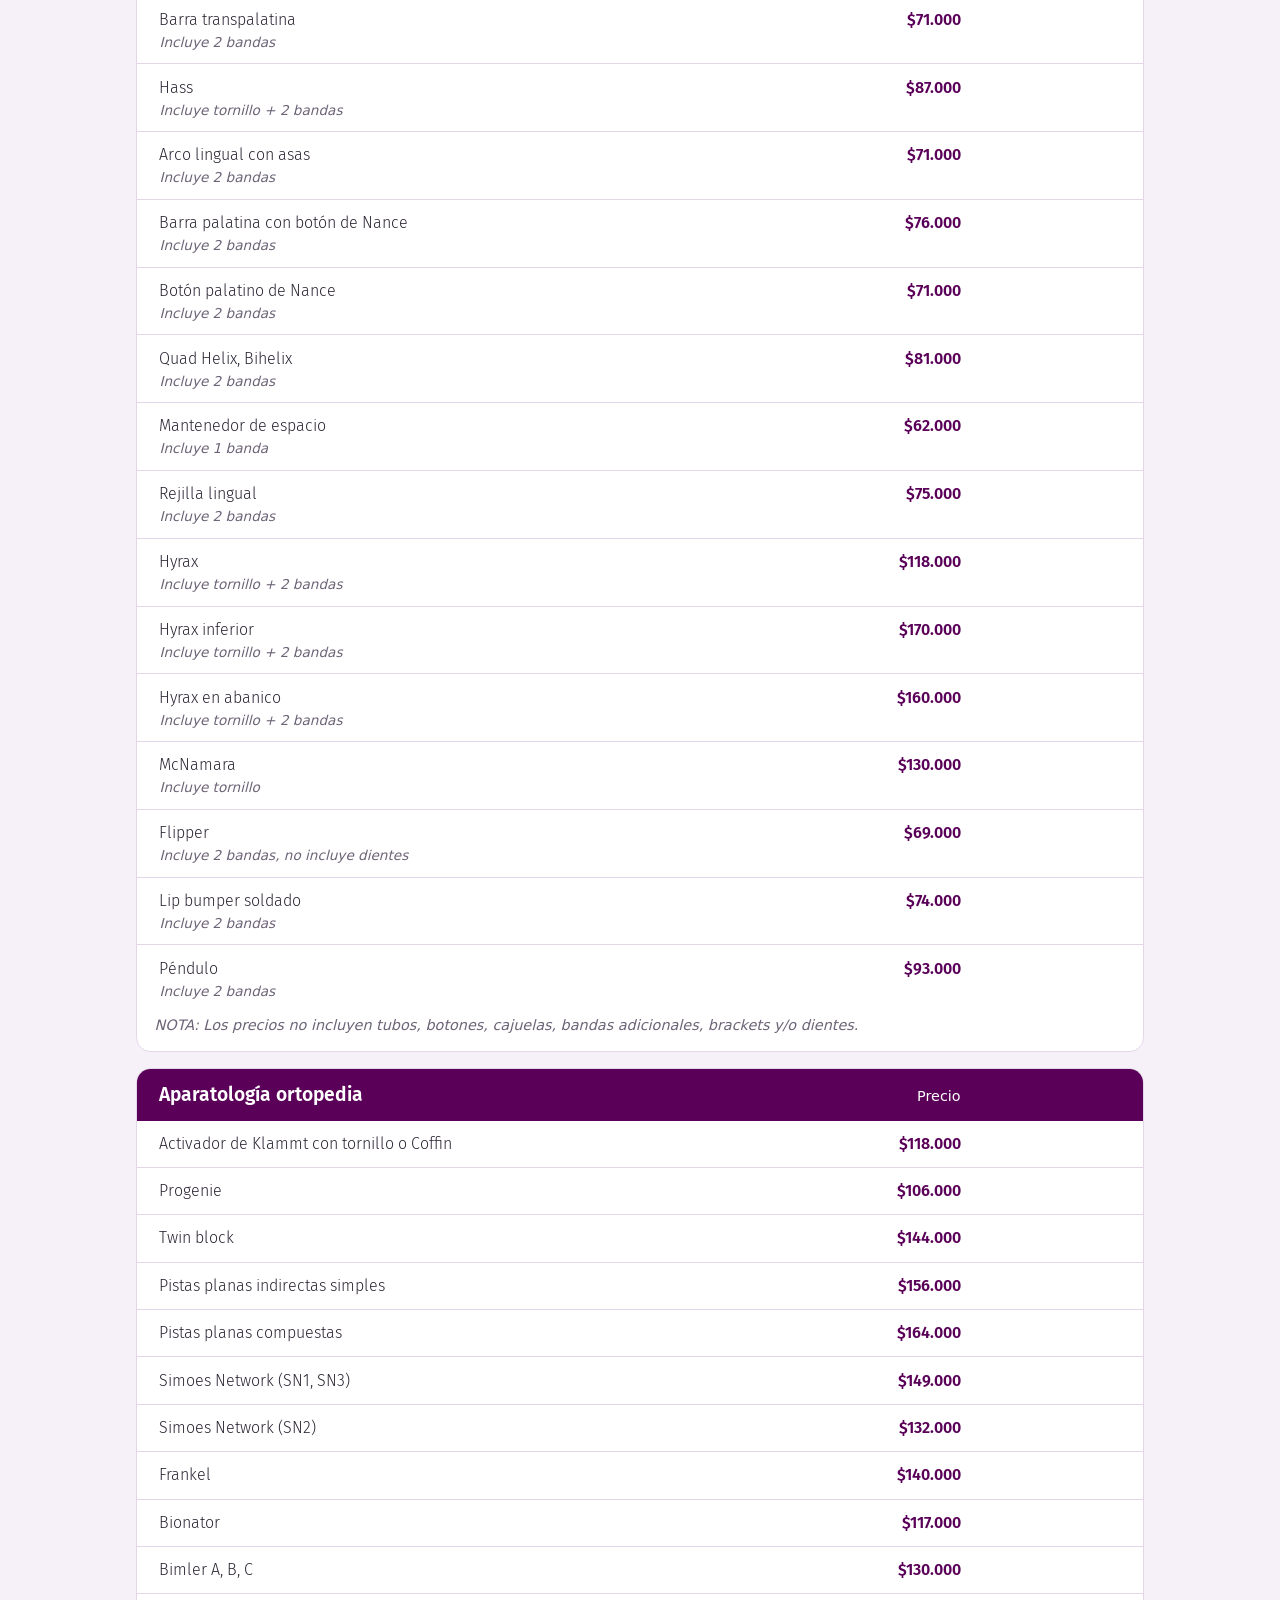
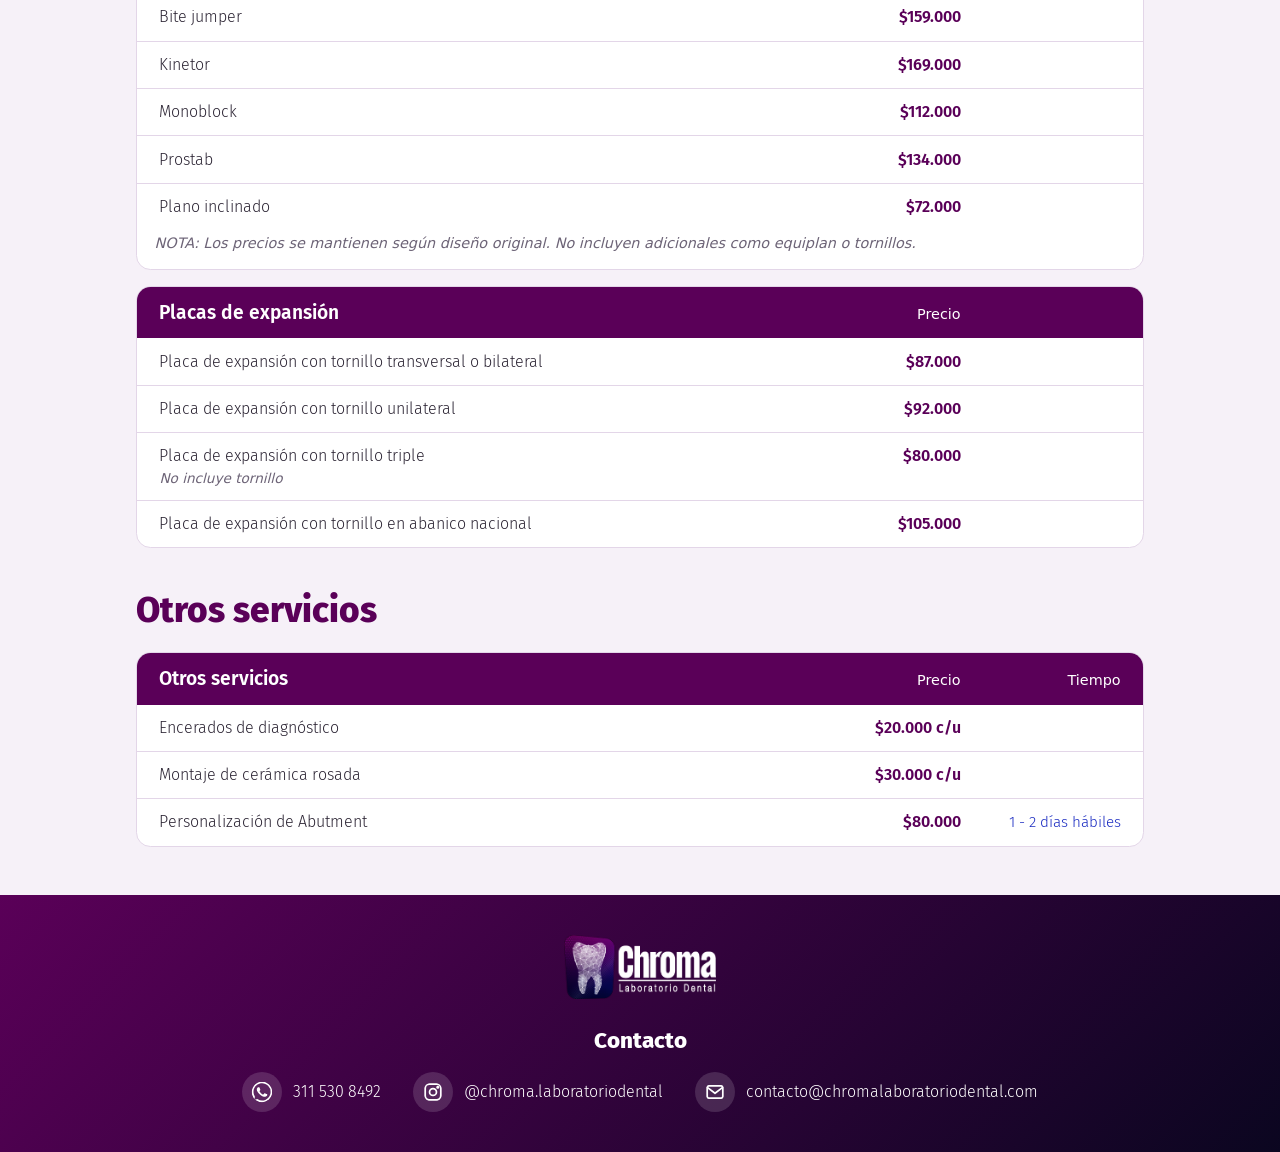
==== commit 7824d134: "Cambio en el orden del hero section" ====
--- a/index.html
+++ b/index.html
@@ -22,15 +22,15 @@
       <img class="lockup" src="logo.png" alt="Chroma Laboratorio Dental" width="170" height="72">
       <nav class="menu" aria-label="Principal"><a href="index.html" aria-current="page">Catálogo</a><a href="galeria.html">Galería</a></nav>
     </div>
-    <h1>Catálogo 2026</h1>
     <p class="lema">Creamos sonrisas a través de <span class="vals"><b>Valor</b><b>Conciencia</b><b>Integridad</b></span></p>
     <a class="wa" href="https://wa.me/573115308492?text=Hola!%20Quisiera%20hacer%20mi%20pedido" target="_blank" rel="noopener">
       <svg viewBox="0 0 24 24" fill="currentColor" aria-hidden="true"><path d="M17.472 14.382c-.297-.149-1.758-.867-2.03-.967-.273-.099-.471-.148-.67.15-.197.297-.767.966-.94 1.164-.173.199-.347.223-.644.075-.297-.15-1.255-.463-2.39-1.475-.883-.788-1.48-1.761-1.653-2.059-.173-.297-.018-.458.13-.606.134-.133.298-.347.446-.52.149-.174.198-.298.298-.497.099-.198.05-.371-.025-.52-.075-.149-.669-1.612-.916-2.207-.242-.579-.487-.5-.669-.51-.173-.008-.371-.01-.57-.01-.198 0-.52.074-.792.372-.272.297-1.04 1.016-1.04 2.479 0 1.462 1.065 2.875 1.213 3.074.149.198 2.096 3.2 5.077 4.487.709.306 1.262.489 1.694.625.712.227 1.36.195 1.871.118.571-.085 1.758-.719 2.006-1.413.248-.694.248-1.289.173-1.413-.074-.124-.272-.198-.57-.347m-5.421 7.403h-.004a9.87 9.87 0 01-5.031-1.378l-.361-.214-3.741.982.998-3.648-.235-.374a9.86 9.86 0 01-1.51-5.26c.001-5.45 4.436-9.884 9.888-9.884 2.64 0 5.122 1.03 6.988 2.898a9.825 9.825 0 012.893 6.994c-.003 5.45-4.437 9.884-9.885 9.884m8.413-18.297A11.815 11.815 0 0012.05 0C5.495 0 .16 5.335.157 11.892c0 2.096.547 4.142 1.588 5.945L.057 24l6.305-1.654a11.882 11.882 0 005.683 1.448h.005c6.554 0 11.89-5.335 11.893-11.893a11.821 11.821 0 00-3.48-8.413Z"/></svg>
       <span>Contáctanos</span>
     </a>
+    <h1>Catálogo 2026</h1>
+    <a class="hero-banner" href="galeria.html" aria-label="Ver Galería"><span class="stack" aria-hidden="true"><img src="galeria/mini/modelo-3d-interactivo-pilares-implantes.webp" alt="" width="40" height="40" decoding="async"><img src="galeria/mini/protesis-acrilica-hibrida-sobre-cuatro-implantes.webp" alt="" width="40" height="40" decoding="async"><img src="galeria/mini/corona-en-zirconio.webp" alt="" width="40" height="40" decoding="async"><img src="galeria/mini/puente-3-a-3-en-pmma-fresado.webp" alt="" width="40" height="40" decoding="async"><img src="galeria/mini/protesis-total-acrilica-superior-vista-frontal.webp" alt="" width="40" height="40" decoding="async"><img src="galeria/mini/estructura-superior-pmma-con-encia.webp" alt="" width="40" height="40" decoding="async"></span><span class="go">Ver Galería<svg viewBox="0 0 24 24" fill="none" stroke="currentColor" stroke-width="2.4" stroke-linecap="round" stroke-linejoin="round" aria-hidden="true"><path d="m9 5 7 7-7 7"/></svg></span></a>
   </div>
 </header>
-
 <nav class="bar" aria-label="Filtros del catálogo">
   <div class="wrap">
     <label class="q-label" for="q">¿Qué servicio estás buscando?</label>
--- a/styles.css
+++ b/styles.css
@@ -20,9 +20,9 @@
 @keyframes heroShift{from{background-position:0% 50%}to{background-position:100% 50%}}
 @keyframes heroDrift{0%{transform:translate(0,0) rotate(0) scale(1)}50%{transform:translate(6%,-4%) rotate(14deg) scale(1.15)}100%{transform:translate(-5%,5%) rotate(-10deg) scale(1.05)}}
 .hero .wrap{position:relative}
-.lockup{display:block;height:4rem;width:auto;margin:0 auto}
-h1{font-size:clamp(2.3rem,10vw,3.4rem);font-weight:800;line-height:1.05;margin:1.2rem 0 .6rem}
-.lema{font-size:clamp(.95rem,3.8vw,1.2rem);font-weight:300}
+.lockup{display:block;height:5.5rem;width:auto;margin:0 auto}
+h1{font-size:clamp(2.3rem,10vw,3.4rem);font-weight:800;line-height:1.05;margin:1.8rem 0 0}
+.lema{margin-top:1.1rem;font-size:clamp(.95rem,3.8vw,1.2rem);font-weight:300}
 .vals{display:flex;justify-content:center;gap:.5rem;margin-top:.35rem;font-size:clamp(.85rem,4.3vw,1.6rem);font-weight:800;letter-spacing:.03em;line-height:1.2;white-space:nowrap}
 .vals b{font-weight:800}
 .vals b:not(:last-child)::after{content:"|";margin-left:.5rem;font-weight:300;color:#e46bff}
@@ -33,6 +33,21 @@
 .menu a{padding:.5rem 1.4rem;border-radius:3rem;color:#fff;font-weight:600;font-size:.95rem;text-decoration:none;transition:background .2s,color .2s}
 .menu a:hover{background:rgba(255,255,255,.2)}
 .menu a[aria-current=page]{background:#fff;color:var(--violet)}
+
+.top .menu{display:none}
+/* Banner (móvil) bajo el botón de WhatsApp: enlaza a la otra sección */
+.hero-banner{display:flex;align-items:center;justify-content:space-between;gap:.6rem;width:100%;max-width:26rem;margin:1.1rem auto 0;padding:.45rem .5rem .45rem .7rem;border:1px solid rgba(255,255,255,.3);border-radius:1rem;background:rgba(255,255,255,.12);-webkit-backdrop-filter:blur(6px);backdrop-filter:blur(6px);color:#fff;text-decoration:none;transition:transform .15s,background .2s}
+.hero-banner:hover{background:rgba(255,255,255,.2)}
+.hero-banner:active{transform:scale(.99)}
+.hero-banner .stack{display:flex;padding-left:.1rem}
+.hero-banner .stack img{width:2.4rem;height:2.4rem;margin-left:-.7rem;border:2px solid #fff;border-radius:.6rem;object-fit:cover;background:var(--violet)}
+.hero-banner .stack img:first-child{margin-left:0}
+.hero-banner .go{display:flex;align-items:center;gap:.25rem;padding:.55rem .75rem .55rem .9rem;border-radius:.75rem;background:#fff;color:var(--violet);font-weight:600;font-size:.92rem;white-space:nowrap}
+.hero-banner .go svg{width:1rem;height:1rem}
+.hero-banner .lbl{display:flex;align-items:center;gap:.6rem;font-weight:600;font-size:1.05rem}
+.hero-banner .ic{display:grid;place-items:center;width:2.4rem;height:2.4rem;border-radius:.6rem;background:rgba(255,255,255,.18)}
+.hero-banner .ic svg{width:1.25rem;height:1.25rem}
+.hero-banner .go.arrow{padding:.55rem;border-radius:50%}
 
 /* ---------- Botón WhatsApp ---------- */
 .wa{display:flex;align-items:center;gap:.6rem;width:fit-content;margin:1.4rem auto 0;padding:.9rem 1.6rem;border-radius:3rem;background:#25d366;color:var(--ink);font-weight:600;font-size:1.05rem;text-decoration:none;box-shadow:0 8px 24px rgba(37,211,102,.35)}
@@ -89,7 +104,10 @@
   .hero{text-align:left;padding:3rem 0 3.5rem}
   .lockup{height:4.5rem;margin:0}
   .top{flex-direction:row;justify-content:space-between}
-  h1{font-size:clamp(3rem,7vw,5rem);margin-top:1.2rem}
+  .top .menu{display:flex}
+  .hero-banner{display:none}
+  
+  h1{font-size:clamp(3rem,7vw,5rem);margin-top:2rem}
   .lema{font-size:1.25rem}
   .vals{justify-content:flex-start;gap:1rem;font-size:1.6rem}
   .vals b:not(:last-child)::after{margin-left:1rem}
--- a/styles.css
+++ b/styles.css
@@ -20,9 +20,9 @@
 @keyframes heroShift{from{background-position:0% 50%}to{background-position:100% 50%}}
 @keyframes heroDrift{0%{transform:translate(0,0) rotate(0) scale(1)}50%{transform:translate(6%,-4%) rotate(14deg) scale(1.15)}100%{transform:translate(-5%,5%) rotate(-10deg) scale(1.05)}}
 .hero .wrap{position:relative}
-.lockup{display:block;height:4rem;width:auto;margin:0 auto}
-h1{font-size:clamp(2.3rem,10vw,3.4rem);font-weight:800;line-height:1.05;margin:1.2rem 0 .6rem}
-.lema{font-size:clamp(.95rem,3.8vw,1.2rem);font-weight:300}
+.lockup{display:block;height:5.5rem;width:auto;margin:0 auto}
+h1{font-size:clamp(2.3rem,10vw,3.4rem);font-weight:800;line-height:1.05;margin:1.8rem 0 0}
+.lema{margin-top:1.1rem;font-size:clamp(.95rem,3.8vw,1.2rem);font-weight:300}
 .vals{display:flex;justify-content:center;gap:.5rem;margin-top:.35rem;font-size:clamp(.85rem,4.3vw,1.6rem);font-weight:800;letter-spacing:.03em;line-height:1.2;white-space:nowrap}
 .vals b{font-weight:800}
 .vals b:not(:last-child)::after{content:"|";margin-left:.5rem;font-weight:300;color:#e46bff}
@@ -33,6 +33,21 @@
 .menu a{padding:.5rem 1.4rem;border-radius:3rem;color:#fff;font-weight:600;font-size:.95rem;text-decoration:none;transition:background .2s,color .2s}
 .menu a:hover{background:rgba(255,255,255,.2)}
 .menu a[aria-current=page]{background:#fff;color:var(--violet)}
+
+.top .menu{display:none}
+/* Banner (móvil) bajo el botón de WhatsApp: enlaza a la otra sección */
+.hero-banner{display:flex;align-items:center;justify-content:space-between;gap:.6rem;width:100%;max-width:26rem;margin:1.1rem auto 0;padding:.45rem .5rem .45rem .7rem;border:1px solid rgba(255,255,255,.3);border-radius:1rem;background:rgba(255,255,255,.12);-webkit-backdrop-filter:blur(6px);backdrop-filter:blur(6px);color:#fff;text-decoration:none;transition:transform .15s,background .2s}
+.hero-banner:hover{background:rgba(255,255,255,.2)}
+.hero-banner:active{transform:scale(.99)}
+.hero-banner .stack{display:flex;padding-left:.1rem}
+.hero-banner .stack img{width:2.4rem;height:2.4rem;margin-left:-.7rem;border:2px solid #fff;border-radius:.6rem;object-fit:cover;background:var(--violet)}
+.hero-banner .stack img:first-child{margin-left:0}
+.hero-banner .go{display:flex;align-items:center;gap:.25rem;padding:.55rem .75rem .55rem .9rem;border-radius:.75rem;background:#fff;color:var(--violet);font-weight:600;font-size:.92rem;white-space:nowrap}
+.hero-banner .go svg{width:1rem;height:1rem}
+.hero-banner .lbl{display:flex;align-items:center;gap:.6rem;font-weight:600;font-size:1.05rem}
+.hero-banner .ic{display:grid;place-items:center;width:2.4rem;height:2.4rem;border-radius:.6rem;background:rgba(255,255,255,.18)}
+.hero-banner .ic svg{width:1.25rem;height:1.25rem}
+.hero-banner .go.arrow{padding:.55rem;border-radius:50%}
 
 /* ---------- Botón WhatsApp ---------- */
 .wa{display:flex;align-items:center;gap:.6rem;width:fit-content;margin:1.4rem auto 0;padding:.9rem 1.6rem;border-radius:3rem;background:#25d366;color:var(--ink);font-weight:600;font-size:1.05rem;text-decoration:none;box-shadow:0 8px 24px rgba(37,211,102,.35)}
@@ -89,7 +104,10 @@
   .hero{text-align:left;padding:3rem 0 3.5rem}
   .lockup{height:4.5rem;margin:0}
   .top{flex-direction:row;justify-content:space-between}
-  h1{font-size:clamp(3rem,7vw,5rem);margin-top:1.2rem}
+  .top .menu{display:flex}
+  .hero-banner{display:none}
+  
+  h1{font-size:clamp(3rem,7vw,5rem);margin-top:2rem}
   .lema{font-size:1.25rem}
   .vals{justify-content:flex-start;gap:1rem;font-size:1.6rem}
   .vals b:not(:last-child)::after{margin-left:1rem}
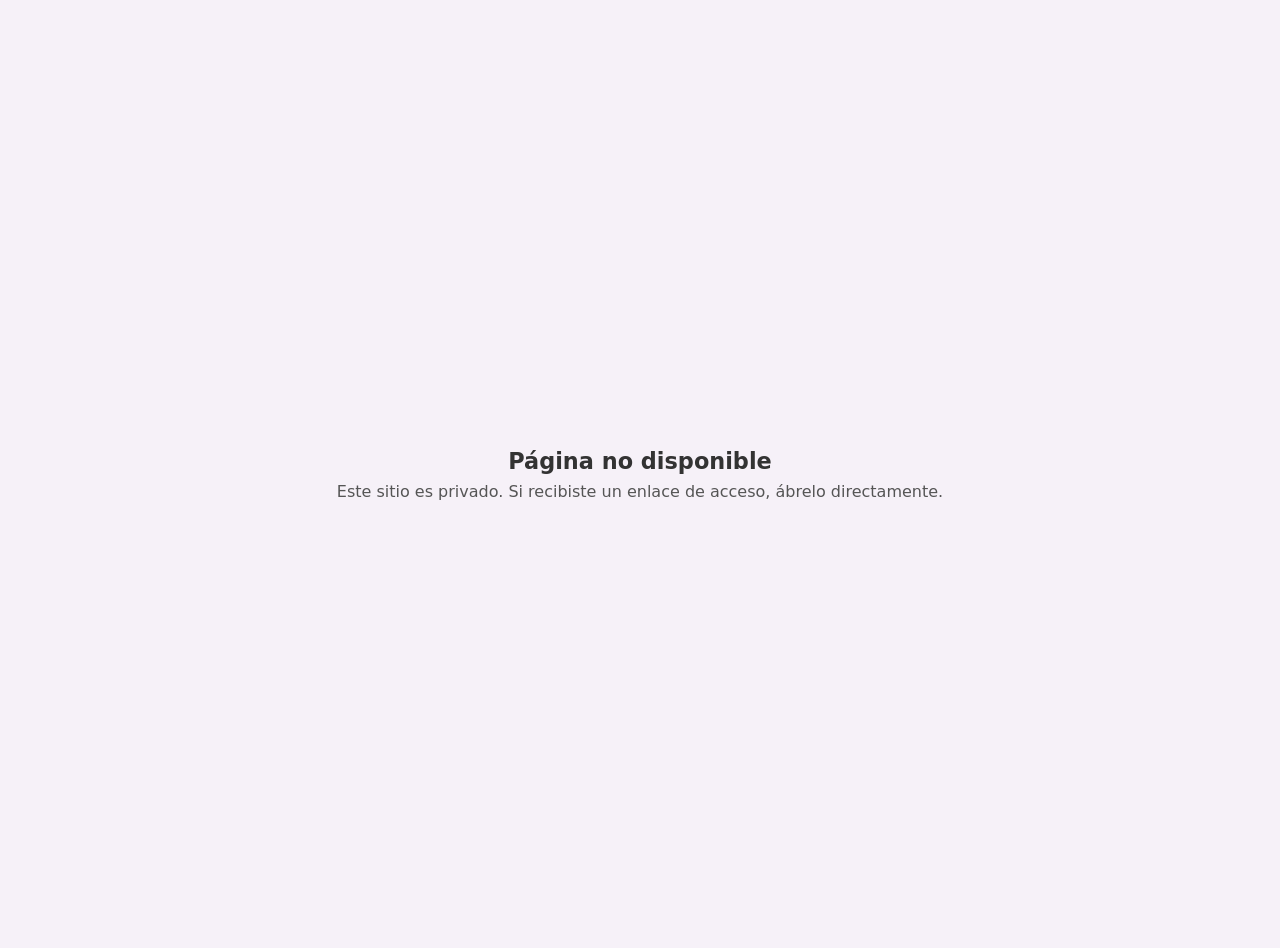
==== commit cda470e1: "Cambio de directorio por el nuevo directorio oculto para el catálogo" ====
--- a/index.html
+++ b/index.html
@@ -2,57 +2,17 @@
 <html lang="es">
 <head>
 <meta charset="utf-8">
+<meta name="robots" content="noindex, nofollow, noarchive, nosnippet, noimageindex">
+<meta name="googlebot" content="noindex, nofollow, noarchive, nosnippet, noimageindex">
+<meta name="referrer" content="no-referrer">
 <meta name="viewport" content="width=device-width, initial-scale=1">
-<title>Chroma Laboratorio Dental · Catálogo 2026</title>
-<meta name="description" content="Catálogo de precios y tiempos de entrega de Chroma Laboratorio Dental: acrílicos, temporales, CAD CAM y aparatología.">
-<link rel="icon" type="image/png" href="favicon.png">
-<link rel="apple-touch-icon" href="icon.png">
-<link rel="preconnect" href="https://fonts.googleapis.com">
-<link rel="preconnect" href="https://fonts.gstatic.com" crossorigin>
-<link rel="stylesheet" href="https://fonts.googleapis.com/css2?family=Fira+Sans:wght@300;400;600;800&display=swap">
-<!-- Anti-caché: styles.css y script.js se piden con una versión que cambia cada 10 min,
-     así los cambios publicados se ven sin tener que editar este archivo. -->
-<script>document.write('<link rel="stylesheet" href="styles.css?v='+Math.floor(Date.now()/6e5)+'">')</script>
-<noscript><link rel="stylesheet" href="styles.css"></noscript>
+<title>Página no disponible</title>
+<style>html,body{height:100%;margin:0}body{display:grid;place-items:center;font-family:system-ui,sans-serif;color:#555;background:#f6f1f8;text-align:center;padding:1.5rem}h1{font-size:1.4rem;margin:0 0 .5rem;color:#333}p{margin:0}</style>
 </head>
 <body>
-<header class="hero" id="top">
-  <div class="wrap">
-    <div class="top">
-      <img class="lockup" src="logo.png" alt="Chroma Laboratorio Dental" width="170" height="72">
-      <nav class="menu" aria-label="Principal"><a href="index.html" aria-current="page">Catálogo</a><a href="galeria.html">Galería</a></nav>
-    </div>
-    <p class="lema">Creamos sonrisas a través de <span class="vals"><b>Valor</b><b>Conciencia</b><b>Integridad</b></span></p>
-    <a class="wa" href="https://wa.me/573115308492?text=Hola!%20Quisiera%20hacer%20mi%20pedido" target="_blank" rel="noopener">
-      <svg viewBox="0 0 24 24" fill="currentColor" aria-hidden="true"><path d="M17.472 14.382c-.297-.149-1.758-.867-2.03-.967-.273-.099-.471-.148-.67.15-.197.297-.767.966-.94 1.164-.173.199-.347.223-.644.075-.297-.15-1.255-.463-2.39-1.475-.883-.788-1.48-1.761-1.653-2.059-.173-.297-.018-.458.13-.606.134-.133.298-.347.446-.52.149-.174.198-.298.298-.497.099-.198.05-.371-.025-.52-.075-.149-.669-1.612-.916-2.207-.242-.579-.487-.5-.669-.51-.173-.008-.371-.01-.57-.01-.198 0-.52.074-.792.372-.272.297-1.04 1.016-1.04 2.479 0 1.462 1.065 2.875 1.213 3.074.149.198 2.096 3.2 5.077 4.487.709.306 1.262.489 1.694.625.712.227 1.36.195 1.871.118.571-.085 1.758-.719 2.006-1.413.248-.694.248-1.289.173-1.413-.074-.124-.272-.198-.57-.347m-5.421 7.403h-.004a9.87 9.87 0 01-5.031-1.378l-.361-.214-3.741.982.998-3.648-.235-.374a9.86 9.86 0 01-1.51-5.26c.001-5.45 4.436-9.884 9.888-9.884 2.64 0 5.122 1.03 6.988 2.898a9.825 9.825 0 012.893 6.994c-.003 5.45-4.437 9.884-9.885 9.884m8.413-18.297A11.815 11.815 0 0012.05 0C5.495 0 .16 5.335.157 11.892c0 2.096.547 4.142 1.588 5.945L.057 24l6.305-1.654a11.882 11.882 0 005.683 1.448h.005c6.554 0 11.89-5.335 11.893-11.893a11.821 11.821 0 00-3.48-8.413Z"/></svg>
-      <span>Contáctanos</span>
-    </a>
-    <h1>Catálogo 2026</h1>
-    <a class="hero-banner" href="galeria.html" aria-label="Ver Galería"><span class="stack" aria-hidden="true"><img src="galeria/mini/modelo-3d-interactivo-pilares-implantes.webp" alt="" width="40" height="40" decoding="async"><img src="galeria/mini/protesis-acrilica-hibrida-sobre-cuatro-implantes.webp" alt="" width="40" height="40" decoding="async"><img src="galeria/mini/corona-en-zirconio.webp" alt="" width="40" height="40" decoding="async"><img src="galeria/mini/puente-3-a-3-en-pmma-fresado.webp" alt="" width="40" height="40" decoding="async"><img src="galeria/mini/protesis-total-acrilica-superior-vista-frontal.webp" alt="" width="40" height="40" decoding="async"><img src="galeria/mini/estructura-superior-pmma-con-encia.webp" alt="" width="40" height="40" decoding="async"></span><span class="go">Ver Galería<svg viewBox="0 0 24 24" fill="none" stroke="currentColor" stroke-width="2.4" stroke-linecap="round" stroke-linejoin="round" aria-hidden="true"><path d="m9 5 7 7-7 7"/></svg></span></a>
-  </div>
-</header>
-<nav class="bar" aria-label="Filtros del catálogo">
-  <div class="wrap">
-    <label class="q-label" for="q">¿Qué servicio estás buscando?</label>
-    <div class="row"><svg viewBox="0 0 24 24" fill="none" stroke="currentColor" stroke-width="2.2" stroke-linecap="round" aria-hidden="true"><circle cx="10.5" cy="10.5" r="6.5"/><path d="m15.5 15.5 5 5"/></svg><input id="q" type="search" placeholder="Buscar servicio (ej. zirconio, Hyrax, bruxismo)"></div>
-    <div id="chips" class="chips" role="group" aria-label="Categorías"></div>
-  </div>
-</nav>
-
-<main class="wrap" id="catalogo"></main>
-<p id="vacio" class="vacio" hidden>No hay servicios que coincidan. Prueba con otra palabra o elige «Todos».</p>
-
-<footer class="foot">
-  <div class="wrap">
-    <img class="lockup" src="logo.png" alt="Chroma Laboratorio Dental" width="151" height="64">
-    <h2>Contacto</h2>
-    <p class="links">
-      <a href="https://wa.me/573115308492?text=Hola!%20Quisiera%20hacer%20mi%20pedido" target="_blank" rel="noopener" aria-label="WhatsApp 311 530 8492"><svg viewBox="0 0 24 24" fill="currentColor" aria-hidden="true"><path d="M17.472 14.382c-.297-.149-1.758-.867-2.03-.967-.273-.099-.471-.148-.67.15-.197.297-.767.966-.94 1.164-.173.199-.347.223-.644.075-.297-.15-1.255-.463-2.39-1.475-.883-.788-1.48-1.761-1.653-2.059-.173-.297-.018-.458.13-.606.134-.133.298-.347.446-.52.149-.174.198-.298.298-.497.099-.198.05-.371-.025-.52-.075-.149-.669-1.612-.916-2.207-.242-.579-.487-.5-.669-.51-.173-.008-.371-.01-.57-.01-.198 0-.52.074-.792.372-.272.297-1.04 1.016-1.04 2.479 0 1.462 1.065 2.875 1.213 3.074.149.198 2.096 3.2 5.077 4.487.709.306 1.262.489 1.694.625.712.227 1.36.195 1.871.118.571-.085 1.758-.719 2.006-1.413.248-.694.248-1.289.173-1.413-.074-.124-.272-.198-.57-.347m-5.421 7.403h-.004a9.87 9.87 0 01-5.031-1.378l-.361-.214-3.741.982.998-3.648-.235-.374a9.86 9.86 0 01-1.51-5.26c.001-5.45 4.436-9.884 9.888-9.884 2.64 0 5.122 1.03 6.988 2.898a9.825 9.825 0 012.893 6.994c-.003 5.45-4.437 9.884-9.885 9.884m8.413-18.297A11.815 11.815 0 0012.05 0C5.495 0 .16 5.335.157 11.892c0 2.096.547 4.142 1.588 5.945L.057 24l6.305-1.654a11.882 11.882 0 005.683 1.448h.005c6.554 0 11.89-5.335 11.893-11.893a11.821 11.821 0 00-3.48-8.413Z"/></svg><span>311 530 8492</span></a>
-      <a href="https://instagram.com/chroma.laboratoriodental" target="_blank" rel="noopener"><svg viewBox="0 0 24 24" fill="none" stroke="currentColor" stroke-width="2" stroke-linecap="round" stroke-linejoin="round" aria-hidden="true"><rect x="3" y="3" width="18" height="18" rx="5"/><circle cx="12" cy="12" r="4"/><circle cx="17.5" cy="6.5" r=".8" fill="currentColor"/></svg><span>@chroma.laboratoriodental</span></a>
-      <a href="mailto:contacto@chromalaboratoriodental.com"><svg viewBox="0 0 24 24" fill="none" stroke="currentColor" stroke-width="2" stroke-linecap="round" stroke-linejoin="round" aria-hidden="true"><rect x="3" y="5" width="18" height="14" rx="2"/><path d="m3.5 7 8.5 6.5L20.5 7"/></svg><span>contacto@chromalaboratoriodental.com</span></a>
-    </p>
-  </div>
-</footer>
-<script>document.write('<script src="script.js?v='+Math.floor(Date.now()/6e5)+'"><\/script>')</script>
+<main>
+<h1>Página no disponible</h1>
+<p>Este sitio es privado. Si recibiste un enlace de acceso, ábrelo directamente.</p>
+</main>
 </body>
 </html>
